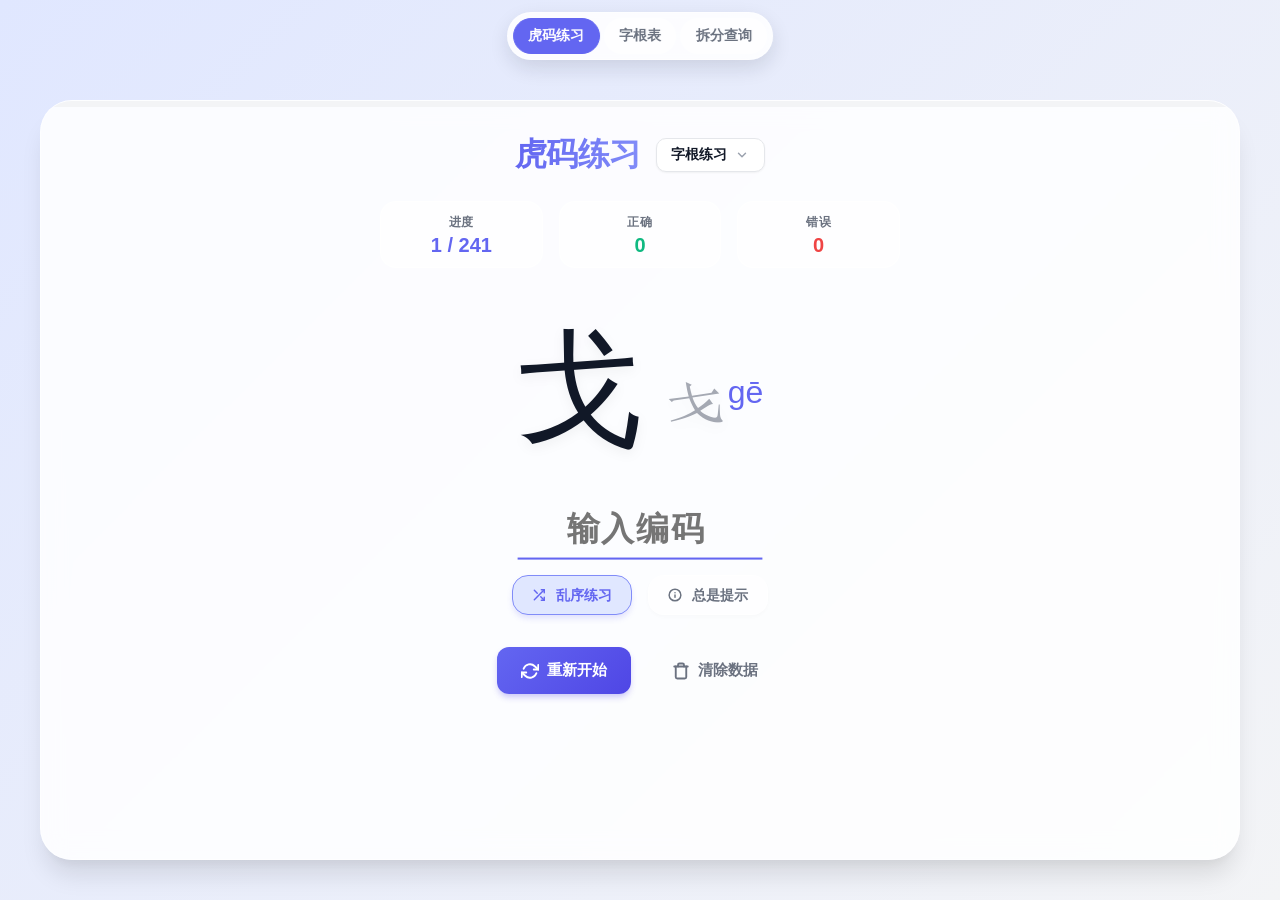
==== index.html @ bc72f34e "style(toast): 提示与缓存进度嵌入 site-nav 内部并统一玻璃胶囊过渡动画" ====
<!doctype html>
<html lang="zh-CN">

<head>
  <meta charset="UTF-8" />
  <meta name="viewport" content="width=device-width,initial-scale=1,minimum-scale=1,maximum-scale=1,user-scalable=no,viewport-fit=cover" />
  <link rel="icon" type="image/svg+xml" href="favicon.svg" />
  <title>虎码练习</title>
  <link rel="stylesheet" href="base.css" />
  <style>
    body {
      display: flex;
      justify-content: center;
    }

    .container {
      text-align: center;
      position: relative;
      display: flex;
      flex-direction: column;
      align-items: center;
      transition: transform 0.3s ease;
    }

    .container:hover {
      transform: translateY(-2px);
      box-shadow: 0 25px 30px -5px rgba(0, 0, 0, 0.12);
    }

    .content {
      max-width: 520px;
      margin: 0 auto;
    }

    header {
      width: 100%;
      margin-bottom: 2.5rem;
      display: flex;
      flex-direction: column;
      gap: 1.5rem;
      align-items: center;
    }

    h1 {
      font-size: 2rem;
      font-weight: 800;
      letter-spacing: -0.025em;
    }

    .title-row {
      display: flex;
      align-items: center;
      justify-content: center;
      gap: 1rem;
      width: 100%;
      flex-wrap: wrap;
    }

    .site-nav a {
      background: rgba(255, 255, 255, 0.6);
    }

    .site-nav a.active {
      border-color: var(--primary-color);
    }

    /* 自定义下拉选择（练习模式） */
    .mode-select {
      position: relative;
    }

    .mode-select-trigger {
      display: flex;
      align-items: center;
      gap: 0.5rem;
      font-family: inherit;
      font-size: 0.85rem;
      font-weight: 600;
      color: var(--text-main);
      background-color: #fff;
      border: 1px solid #e5e7eb;
      border-radius: 10px;
      padding: 0.45rem 0.9rem;
      cursor: pointer;
      box-shadow: 0 1px 2px rgba(0, 0, 0, 0.05);
      transition:
        border-color 0.2s ease,
        box-shadow 0.2s ease;
    }

    .mode-select-trigger:hover {
      border-color: #d1d5db;
    }

    .mode-select-trigger.open,
    .mode-select-trigger:focus-visible {
      outline: none;
      border-color: var(--primary-color);
      box-shadow: 0 0 0 3px rgba(99, 102, 241, 0.15);
    }

    .mode-select-arrow {
      width: 14px;
      height: 14px;
      stroke: #9ca3af;
      transition: transform 0.2s ease;
    }

    .mode-select-trigger.open .mode-select-arrow {
      transform: rotate(180deg);
    }

    .mode-select-menu {
      position: absolute;
      top: calc(100% + 6px);
      left: 50%;
      transform: translateX(-50%);
      min-width: 100%;
      white-space: nowrap;
      background: #fff;
      border: 1px solid #e5e7eb;
      border-radius: 12px;
      box-shadow:
        0 10px 25px -5px rgba(0, 0, 0, 0.1),
        0 4px 10px -4px rgba(0, 0, 0, 0.05);
      padding: 0.35rem;
      display: flex;
      flex-direction: column;
      z-index: 30;
    }

    .mode-select-menu[hidden] {
      display: none;
    }

    .mode-select-option {
      display: flex;
      align-items: center;
      gap: 0.6rem;
      font-family: inherit;
      font-size: 0.85rem;
      font-weight: 600;
      color: var(--text-main);
      background: transparent;
      border: none;
      border-radius: 8px;
      padding: 0.5rem 0.9rem;
      cursor: pointer;
      text-align: left;
    }

    .mode-select-option:hover {
      background: #f3f4f6;
    }

    .mode-select-option.selected {
      color: var(--primary-color);
      background: #eef2ff;
    }

    .mode-select-option-icon {
      width: 14px;
      height: 14px;
      stroke: #9ca3af;
      flex-shrink: 0;
    }

    .mode-select-option.selected .mode-select-option-icon {
      stroke: var(--primary-color);
    }

    .mode-select-option-label {
      flex: 1;
    }

    .mode-select-option-check {
      width: 14px;
      height: 14px;
      stroke: var(--primary-color);
      flex-shrink: 0;
      opacity: 0;
      transition: opacity 0.15s ease;
    }

    .mode-select-option.selected .mode-select-option-check {
      opacity: 1;
    }

    .stats-grid {
      display: grid;
      grid-template-columns: repeat(3, 1fr);
      gap: 1rem;
      width: 100%;
    }

    .stat-card {
      background: rgba(255, 255, 255, 0.6);
      padding: 0.75rem;
      border-radius: 16px;
      border: 1px solid rgba(255, 255, 255, 0.6);
      display: flex;
      flex-direction: column;
      align-items: center;
      gap: 0.25rem;
      transition: all 0.2s ease;
    }

    .stat-card:hover {
      background: rgba(255, 255, 255, 0.8);
      transform: translateY(-2px);
    }

    .stat-label {
      font-size: 0.75rem;
      color: var(--text-sub);
      font-weight: 600;
      text-transform: uppercase;
      letter-spacing: 0.05em;
    }

    .stat-value {
      font-size: 1.25rem;
      font-weight: 800;
      color: var(--text-main);
      font-feature-settings: "tnum";
      line-height: 1;
    }

    .stat-card.progress .stat-value {
      color: var(--primary-color);
    }

    .stat-card.correct .stat-value {
      color: var(--success-color);
    }

    .stat-card.error .stat-value {
      color: var(--error-color);
    }

    .root-display-container {
      margin: 1rem 0 2rem;
      height: 160px;
      display: flex;
      align-items: center;
      justify-content: center;
      position: relative;
    }

    .root-display {
      font-family: var(--font-root);
      font-size: 8rem;
      color: var(--text-main);
      line-height: 1;
      transition: transform 0.2s cubic-bezier(0.34, 1.56, 0.64, 1);
      cursor: default;
      user-select: none;
      filter: drop-shadow(0 4px 6px rgba(0, 0, 0, 0.05));
      display: flex;
      align-items: baseline;
      justify-content: center;
    }

    .root-display.animate-pop {
      animation: pop 0.4s cubic-bezier(0.34, 1.56, 0.64, 1);
    }

    .root-main {
      font-size: 8rem;
    }

    .root-variant {
      font-size: 4rem;
      color: var(--text-sub);
      margin-left: 1.2rem;
      font-weight: 400;
      opacity: 0.6;
    }

    .root-pinyin {
      font-size: 2rem;
      color: var(--primary-color);
      margin-top: 0.8rem;
      font-weight: 500;
      font-family: "Inter", sans-serif;
      min-height: 2.5rem;
      /* Keep space even if empty */
    }

    .input-wrapper {
      position: relative;
      width: 100%;
      max-width: 240px;
      margin: 0 auto 1rem;
    }

    input[type="text"] {
      width: 100%;
      font-size: 2rem;
      padding: 0.6rem 0;
      text-align: center;
      /* 默认居中，但在有提示时需要特别处理，这里我们统一改为左对齐配合 padding */
      text-align: left;
      padding-left: 20%;
      /* 通过 padding 来实现视觉居中 */
      border: none;
      border-bottom: 2px solid #e5e7eb;
      outline: none;
      background: transparent;
      color: var(--text-main);
      font-weight: 600;
      letter-spacing: 2px;
      transition: all 0.3s ease;
      text-transform: lowercase;
      border-radius: 0;
      font-family: "Monaco", "Consolas", var(--font-cjk), monospace;
      box-sizing: border-box;
      /* 确保 padding 计入宽度 */
    }

    input[type="text"]:focus {
      border-bottom-color: var(--primary-color);
      transform: scale(1.02);
    }

    input[type="text"].error {
      border-bottom-color: var(--error-color);
      color: var(--error-color);
      animation: shake 0.4s cubic-bezier(0.36, 0.07, 0.19, 0.97) both;
    }

    input[type="text"].success {
      border-bottom-color: var(--success-color);
    }

    input[type="text"].hide-placeholder::placeholder {
      color: transparent;
    }

    input[type="text"].transparent-text {
      color: transparent;
    }

    .input-hint {
      position: absolute;
      left: 0;
      top: 50%;
      width: 100%;
      text-align: left;
      padding-left: 20%;
      /* 与输入框保持一致的 padding */
      transform: translateY(-50%);
      color: var(--text-sub);
      font-weight: 600;
      font-size: 2rem;
      pointer-events: none;
      opacity: 0;
      transition: opacity 0.3s ease;
      font-family: "Monaco", "Consolas", var(--font-cjk), monospace;
      letter-spacing: 2px;
      z-index: -1;
      box-sizing: border-box;
    }

    .input-hint.visible {
      opacity: 0.4;
    }

    .bottom-section {
      width: 100%;
      display: flex;
      flex-direction: column;
      gap: 1.5rem;
      align-items: center;
    }

    .controls {
      display: flex;
      gap: 1rem;
      width: 100%;
      justify-content: center;
    }

    /* Chip Style Settings */
    .settings-chips {
      display: flex;
      gap: 1rem;
      justify-content: center;
      flex-wrap: wrap;
      margin-bottom: 0.5rem;
    }

    .chip {
      display: inline-flex;
      align-items: center;
      gap: 0.6rem;
      padding: 0.6rem 1.2rem;
      border-radius: 16px;
      background: rgba(255, 255, 255, 0.4);
      border: 1px solid rgba(255, 255, 255, 0.5);
      color: var(--text-sub);
      font-size: 0.9rem;
      font-weight: 600;
      cursor: pointer;
      transition: all 0.2s cubic-bezier(0.4, 0, 0.2, 1);
      user-select: none;
      box-shadow: 0 2px 4px rgba(0, 0, 0, 0.02);
    }

    .chip:hover {
      background: rgba(255, 255, 255, 0.7);
      transform: translateY(-1px);
    }

    .chip.active {
      background: #e0e7ff;
      border-color: #818cf8;
      color: var(--primary-color);
      box-shadow: 0 4px 6px -1px rgba(99, 102, 241, 0.2);
    }

    .chip input {
      display: none;
    }

    .chip-icon {
      width: 14px;
      height: 14px;
      stroke-width: 2.5;
    }

    button {
      background-color: white;
      color: var(--text-main);
      border: 1px solid #e5e7eb;
      padding: 0.75rem 1.5rem;
      border-radius: 12px;
      cursor: pointer;
      font-size: 0.95rem;
      font-weight: 600;
      transition: all 0.2s ease;
      display: flex;
      align-items: center;
      gap: 0.5rem;
      box-shadow: 0 1px 2px 0 rgba(0, 0, 0, 0.05);
    }

    button:hover {
      transform: translateY(-1px);
      box-shadow:
        0 4px 6px -1px rgba(0, 0, 0, 0.1),
        0 2px 4px -1px rgba(0, 0, 0, 0.06);
      border-color: #d1d5db;
    }

    button:active {
      transform: translateY(0);
    }

    button.primary {
      background: linear-gradient(135deg,
          var(--primary-color) 0%,
          var(--primary-hover) 100%);
      color: white;
      border: none;
      box-shadow: 0 4px 6px -1px rgba(79, 70, 229, 0.3);
    }

    button.primary:hover {
      box-shadow: 0 6px 10px -1px rgba(79, 70, 229, 0.4);
    }

    button.danger-text {
      color: var(--text-sub);
      border-color: transparent;
      background: transparent;
      box-shadow: none;
    }

    button.danger-text:hover {
      color: var(--error-color);
      background: #fef2f2;
      border-color: #fee2e2;
    }

    /* Animations */
    @keyframes shake {

      10%,
      90% {
        transform: translate3d(-1px, 0, 0);
      }

      20%,
      80% {
        transform: translate3d(2px, 0, 0);
      }

      30%,
      50%,
      70% {
        transform: translate3d(-4px, 0, 0);
      }

      40%,
      60% {
        transform: translate3d(4px, 0, 0);
      }
    }

    @keyframes pop {
      0% {
        transform: scale(0.5);
        opacity: 0;
        filter: blur(10px);
      }

      70% {
        transform: scale(1.1);
      }

      100% {
        transform: scale(1);
        opacity: 1;
        filter: blur(0);
      }
    }

    /* Progress Bar */
    /* Loading State */
    .loading {
      position: absolute;
      inset: 0;
      background: rgba(255, 255, 255, 0.8);
      backdrop-filter: blur(4px);
      display: flex;
      justify-content: center;
      align-items: center;
      z-index: 20;
      font-weight: 600;
      color: var(--primary-color);
      flex-direction: column;
      gap: 1rem;
    }

    .spinner {
      width: 40px;
      height: 40px;
      border: 4px solid #e0e7ff;
      border-top-color: var(--primary-color);
      border-radius: 50%;
      animation: spin 1s linear infinite;
    }

    @keyframes spin {
      to {
        transform: rotate(360deg);
      }
    }

    .hidden {
      display: none !important;
    }

    /* 清除数据 Modal */
    .modal-overlay {
      position: fixed;
      inset: 0;
      background: rgba(17, 24, 39, 0.4);
      backdrop-filter: blur(4px);
      -webkit-backdrop-filter: blur(4px);
      display: flex;
      justify-content: center;
      align-items: center;
      z-index: 100;
      padding: 20px;
    }

    .modal {
      background: #fff;
      border-radius: 20px;
      box-shadow: 0 20px 40px -10px rgba(0, 0, 0, 0.25);
      padding: 1.75rem;
      width: 100%;
      max-width: 400px;
    }

    .modal h2 {
      margin: 0 0 0.25rem;
      font-size: 1.2rem;
      font-weight: 700;
    }

    .modal-desc {
      margin: 0 0 1.25rem;
      color: var(--text-sub);
      font-size: 0.9rem;
    }

    .clear-option {
      display: flex;
      flex-direction: column;
      gap: 0.2rem;
      padding: 0.75rem 1rem;
      border: 1px solid #e5e7eb;
      border-radius: 12px;
      margin-bottom: 0.6rem;
      cursor: pointer;
      transition:
        border-color 0.15s ease,
        background 0.15s ease;
    }

    .clear-option:hover {
      border-color: #d1d5db;
      background: #f9fafb;
    }

    .clear-option:has(input:checked) {
      border-color: var(--primary-color);
      background: #eef2ff;
    }

    .clear-option-head {
      display: flex;
      align-items: center;
      gap: 0.5rem;
      font-size: 0.95rem;
      font-weight: 600;
    }

    .clear-option-head input {
      accent-color: var(--primary-color);
      margin: 0;
      width: 15px;
      height: 15px;
    }

    .clear-option-desc {
      font-size: 0.8rem;
      color: var(--text-sub);
      padding-left: 1.55rem;
    }

    .modal-actions {
      display: flex;
      gap: 0.75rem;
      margin-top: 1.25rem;
    }

    .modal-actions button {
      flex: 1;
      justify-content: center;
    }

    button.danger {
      background: linear-gradient(135deg, #ef4444 0%, #dc2626 100%);
      color: #fff;
      border: none;
      box-shadow: 0 4px 6px -1px rgba(239, 68, 68, 0.3);
    }

    button.danger:hover {
      box-shadow: 0 6px 10px -1px rgba(239, 68, 68, 0.4);
    }

    /* Mobile Optimization */
    @media (max-width: 640px) {
      body {
        padding: 76px 10px 10px;
      }

      .container {
        padding: 2rem 1.5rem;
        border-radius: 24px;
      }

      header {
        margin-bottom: 1.5rem;
        gap: 1rem;
      }

      h1 {
        font-size: 1.5rem;
      }

      .site-nav a {
        padding: 0.45rem 0.65rem;
        font-size: 0.78rem;
      }

      .root-display-container {
        height: 140px;
        margin: 0.5rem 0 2rem;
      }

      .root-main {
        font-size: 6rem;
      }

      .root-variant {
        font-size: 3rem;
        margin-left: 0.8rem;
      }

      .root-pinyin {
        font-size: 1.5rem;
        margin-top: 0.5rem;
        min-height: 2rem;
      }

      .input-wrapper {
        max-width: 200px;
      }

      input[type="text"],
      .input-hint {
        font-size: 2rem;
        padding: 0.5rem 0;
        padding-left: 20%;
      }

      .stats-grid {
        gap: 0.5rem;
      }

      .stat-card {
        padding: 0.5rem;
      }

      .stat-value {
        font-size: 1rem;
      }

      .controls {
        flex-direction: column;
        width: 100%;
        gap: 0.8rem;
      }

      button {
        width: 100%;
        justify-content: center;
        padding: 0.8rem;
      }

      .modal-actions {
        flex-direction: row;
      }

      .modal-actions button {
        width: auto;
        padding: 0.75rem 1.5rem;
      }
    }
  </style>
</head>

<body>
  <nav class="site-nav" aria-label="主导航">
    <a class="active" href="index.html">虎码练习</a>
    <a href="table.html">字根表</a>
    <a href="split.html">拆分查询</a>
    <div id="toast" class="toast"></div>
    <div id="cache-indicator" class="cache-indicator">
      <span id="cache-indicator-text">正在缓存资源</span>
      <span class="bar"><span class="bar-fill" id="cache-indicator-bar"></span></span>
    </div>
  </nav>
  <div class="container">
    <div class="content">
      <div class="progress-container">
        <div class="progress-bar" id="progress-bar"></div>
      </div>

      <div id="loading-overlay" class="loading">
        <div class="spinner"></div>
        <div>正在加载数据...</div>
      </div>

      <header>
        <div class="title-row">
          <h1>虎码练习</h1>
          <div class="mode-select" id="mode-select">
            <button type="button" class="mode-select-trigger" id="mode-select-trigger" aria-haspopup="listbox"
              aria-expanded="false" title="选择练习模式">
              <span id="mode-select-label">字根练习</span>
              <svg class="mode-select-arrow" viewBox="0 0 24 24" fill="none" stroke-width="2.5" stroke-linecap="round"
                stroke-linejoin="round">
                <polyline points="6 9 12 15 18 9"></polyline>
              </svg>
            </button>
            <div class="mode-select-menu" id="mode-select-menu" role="listbox" hidden>
              <button type="button" class="mode-select-option selected" data-mode="radical" role="option"
                aria-selected="true">
                <svg class="mode-select-option-icon" viewBox="0 0 24 24" fill="none" stroke-width="2.5"
                  stroke-linecap="round" stroke-linejoin="round">
                  <rect x="3" y="3" width="7" height="7"></rect>
                  <rect x="14" y="3" width="7" height="7"></rect>
                  <rect x="14" y="14" width="7" height="7"></rect>
                  <rect x="3" y="14" width="7" height="7"></rect>
                </svg>
                <span class="mode-select-option-label">字根练习</span>
                <svg class="mode-select-option-check" viewBox="0 0 24 24" fill="none" stroke-width="3"
                  stroke-linecap="round" stroke-linejoin="round">
                  <polyline points="20 6 9 17 4 12"></polyline>
                </svg>
              </button>
              <button type="button" class="mode-select-option" data-mode="char" role="option" aria-selected="false">
                <svg class="mode-select-option-icon" viewBox="0 0 24 24" fill="none" stroke-width="2.5"
                  stroke-linecap="round" stroke-linejoin="round">
                  <polyline points="4 7 4 4 20 4 20 7"></polyline>
                  <line x1="9" y1="20" x2="15" y2="20"></line>
                  <line x1="12" y1="4" x2="12" y2="20"></line>
                </svg>
                <span class="mode-select-option-label">单字练习</span>
                <svg class="mode-select-option-check" viewBox="0 0 24 24" fill="none" stroke-width="3"
                  stroke-linecap="round" stroke-linejoin="round">
                  <polyline points="20 6 9 17 4 12"></polyline>
                </svg>
              </button>
            </div>
          </div>
        </div>
        <div class="stats-grid">
          <div class="stat-card progress">
            <span class="stat-label">进度</span>
            <span class="stat-value" id="progress-text">0 / 0</span>
          </div>
          <div class="stat-card correct">
            <span class="stat-label">正确</span>
            <span class="stat-value" id="correct-count">0</span>
          </div>
          <div class="stat-card error">
            <span class="stat-label">错误</span>
            <span class="stat-value" id="wrong-count">0</span>
          </div>
        </div>
      </header>

      <div class="root-display-container">
        <div id="root-char" class="root-display"></div>
        <div id="root-pinyin" class="root-pinyin"></div>
      </div>

      <div class="input-wrapper">
        <input type="text" id="user-input" placeholder="输入编码" autocomplete="off" spellcheck="false" />
        <span id="input-hint" class="input-hint"></span>
      </div>

      <div class="bottom-section">
        <div class="settings-chips">
          <label class="chip" id="chip-random">
            <input type="checkbox" id="random-mode" checked onchange="
                restart();
                updateChipState(this);
              " />
            <svg width="14" height="14" viewBox="0 0 24 24" fill="none" stroke="currentColor" stroke-width="2.5"
              stroke-linecap="round" stroke-linejoin="round" class="chip-icon">
              <polyline points="16 3 21 3 21 8"></polyline>
              <line x1="4" y1="20" x2="21" y2="3"></line>
              <polyline points="21 16 21 21 16 21"></polyline>
              <line x1="15" y1="15" x2="21" y2="21"></line>
              <line x1="4" y1="4" x2="9" y2="9"></line>
            </svg>
            <span>乱序练习</span>
          </label>
          <label class="chip" id="chip-auto-hint">
            <input type="checkbox" id="auto-hint" onchange="
                toggleAutoHint();
                updateChipState(this);
              " />
            <svg width="14" height="14" viewBox="0 0 24 24" fill="none" stroke="currentColor" stroke-width="2.5"
              stroke-linecap="round" stroke-linejoin="round" class="chip-icon">
              <circle cx="12" cy="12" r="10"></circle>
              <line x1="12" y1="16" x2="12" y2="12"></line>
              <line x1="12" y1="8" x2="12.01" y2="8"></line>
            </svg>
            <span>总是提示</span>
          </label>
        </div>

        <div class="controls">
          <button class="primary" onclick="restart(true)">
            <svg width="18" height="18" viewBox="0 0 24 24" fill="none" stroke="currentColor" stroke-width="2.5"
              stroke-linecap="round" stroke-linejoin="round">
              <path d="M23 4v6h-6"></path>
              <path d="M1 20v-6h6"></path>
              <path d="M3.51 9a9 9 0 0 1 14.85-3.36L23 10M1 14l4.64 4.36A9 9 0 0 0 20.49 15"></path>
            </svg>
            重新开始
          </button>
          <button class="danger-text" onclick="openClearModal()" title="清除进度或设置">
            <svg width="18" height="18" viewBox="0 0 24 24" fill="none" stroke="currentColor" stroke-width="2.5"
              stroke-linecap="round" stroke-linejoin="round">
              <polyline points="3 6 5 6 21 6"></polyline>
              <path d="M19 6v14a2 2 0 0 1-2 2H7a2 2 0 0 1-2-2V6m3 0V4a2 2 0 0 1 2-2h4a2 2 0 0 1 2 2v2"></path>
            </svg>
            清除数据
          </button>
        </div>
      </div>
    </div>
  </div>

  <!-- 清除数据 Modal -->
  <div id="clear-modal" class="modal-overlay hidden">
    <div class="modal">
      <h2>清除数据</h2>
      <p class="modal-desc">选择要清除的内容：</p>
      <label class="clear-option">
        <span class="clear-option-head">
          <input type="radio" name="clear-scope" value="current" checked />
          <span id="clear-current-title">当前模式进度</span>
        </span>
        <span class="clear-option-desc">只清除当前练习模式的进度和错题记录</span>
      </label>
      <label class="clear-option">
        <span class="clear-option-head">
          <input type="radio" name="clear-scope" value="all-sessions" />
          <span>所有模式进度</span>
        </span>
        <span class="clear-option-desc">清除字根练习和单字练习的进度，保留设置</span>
      </label>
      <label class="clear-option">
        <span class="clear-option-head">
          <input type="radio" name="clear-scope" value="everything" />
          <span>全部数据</span>
        </span>
        <span class="clear-option-desc">清除所有进度和设置，恢复初始状态</span>
      </label>
      <div class="modal-actions">
        <button type="button" id="clear-cancel">取消</button>
        <button type="button" id="clear-confirm" class="danger">
          确认清除
        </button>
      </div>
    </div>
  </div>

  <script>
    // IndexedDB Service
    const dbService = {
      dbName: "ZhmnPracticeDB",
      dbVersion: 1,
      storeName: "app_data",
      db: null,

      async init() {
        return new Promise((resolve, reject) => {
          const request = indexedDB.open(this.dbName, this.dbVersion);

          request.onerror = (event) => {
            console.error("Database error: " + event.target.errorCode);
            reject(event.target.errorCode);
          };

          request.onsuccess = (event) => {
            this.db = event.target.result;
            resolve(this.db);
          };

          request.onupgradeneeded = (event) => {
            const db = event.target.result;
            if (!db.objectStoreNames.contains(this.storeName)) {
              db.createObjectStore(this.storeName);
            }
          };
        });
      },

      async save(key, value) {
        if (!this.db) await this.init();
        return new Promise((resolve, reject) => {
          const transaction = this.db.transaction(
            [this.storeName],
            "readwrite",
          );
          const store = transaction.objectStore(this.storeName);
          const request = store.put(value, key);

          request.onsuccess = () => resolve();
          request.onerror = (e) => reject(e);
        });
      },

      async get(key) {
        if (!this.db) await this.init();
        return new Promise((resolve, reject) => {
          const transaction = this.db.transaction(
            [this.storeName],
            "readonly",
          );
          const store = transaction.objectStore(this.storeName);
          const request = store.get(key);

          request.onsuccess = () => resolve(request.result);
          request.onerror = (e) => reject(e);
        });
      },

      async clear() {
        if (!this.db) await this.init();
        return new Promise((resolve, reject) => {
          const transaction = this.db.transaction(
            [this.storeName],
            "readwrite",
          );
          const store = transaction.objectStore(this.storeName);
          const request = store.clear();
          request.onsuccess = () => resolve();
          request.onerror = (e) => reject(e);
        });
      },
    };

    // 练习模式对应的数据文件
    const DATA_FILES = {
      radical: "data/虎码字根.txt",
      char: "data/单字编码.txt",
    };

    let roots = [];
    let currentRoot = null;
    let currentMode = "radical";
    let stats = {correct: 0, wrong: 0};
    let showHint = false;
    let autoHint = false;
    let practiceQueue = [];
    let wrongRoots = []; // Store wrong roots for review
    let totalRoots = 0;
    let hasErroredOnCurrent = false;
    let tempHint = false;

    const rootDisplay = document.getElementById("root-char");
    const rootPinyinDisplay = document.getElementById("root-pinyin");
    const inputField = document.getElementById("user-input");
    const hintDisplay = document.getElementById("hint-display");
    const correctCountEl = document.getElementById("correct-count");
    const wrongCountEl = document.getElementById("wrong-count");
    const progressBar = document.getElementById("progress-bar");
    const progressTextEl = document.getElementById("progress-text");
    const loadingOverlay = document.getElementById("loading-overlay");
    const randomModeCheckbox = document.getElementById("random-mode");
    const autoHintCheckbox = document.getElementById("auto-hint");
    const modeSelectEl = document.getElementById("mode-select");
    const modeSelectTrigger = document.getElementById("mode-select-trigger");
    const modeSelectLabel = document.getElementById("mode-select-label");
    const modeSelectMenu = document.getElementById("mode-select-menu");
    const modeOptions = [
      ...document.querySelectorAll(".mode-select-option"),
    ];

    // ---- 自定义下拉（练习模式）----
    const MODE_LABELS = {radical: "字根练习", char: "单字练习"};

    function setModeSelectUI(mode) {
      modeSelectLabel.textContent = MODE_LABELS[mode] || mode;
      modeOptions.forEach((opt) => {
        const selected = opt.dataset.mode === mode;
        opt.classList.toggle("selected", selected);
        opt.setAttribute("aria-selected", String(selected));
      });
    }

    function closeModeMenu() {
      modeSelectMenu.hidden = true;
      modeSelectTrigger.classList.remove("open");
      modeSelectTrigger.setAttribute("aria-expanded", "false");
    }

    function toggleModeMenu() {
      const open = modeSelectMenu.hidden;
      modeSelectMenu.hidden = !open;
      modeSelectTrigger.classList.toggle("open", open);
      modeSelectTrigger.setAttribute("aria-expanded", String(open));
    }
    const toastEl = document.getElementById("toast");
    let toastTimeout;

    function showToast(message, duration = 3000) {
      toastEl.textContent = message;
      toastEl.classList.add("visible");
      clearTimeout(toastTimeout);
      toastTimeout = setTimeout(() => {
        toastEl.classList.remove("visible");
      }, duration);
    }

    function updateRootDisplayContent(root) {
      if (!root || !root.char) return;

      // Use Array.from to correctly handle unicode characters
      const chars = Array.from(root.char);
      const main = chars[0];
      const variants = chars.slice(1).join("");

      rootDisplay.innerHTML = "";

      const mainSpan = document.createElement("span");
      mainSpan.className = "root-main";
      mainSpan.textContent = main;
      rootDisplay.appendChild(mainSpan);

      if (variants && variants.trim()) {
        const variantSpan = document.createElement("span");
        variantSpan.className = "root-variant";
        variantSpan.textContent = variants;
        rootDisplay.appendChild(variantSpan);
      }

      rootPinyinDisplay.textContent = root.pinyin || "";
    }

    async function initApp() {
      try {
        await dbService.init();

        // 迁移旧版单 session 存储（旧 session 带 mode 字段）
        const legacySession = await dbService.get("session");
        if (legacySession) {
          const legacyMode = legacySession.mode || "radical";
          if (!(await dbService.get(`session:${legacyMode}`))) {
            await dbService.save(`session:${legacyMode}`, legacySession);
          }
          await dbService.save("session", null);
        }

        // 加载设置：全局只存当前模式，乱序/提示按模式分存
        const settings = await dbService.get("settings");
        if (settings) {
          currentMode = settings.mode || "radical";
          // 旧版设置迁移（旧 settings 直接带 randomMode/autoHint）
          if (settings.randomMode !== undefined) {
            await dbService.save(`settings:${currentMode}`, {
              randomMode: settings.randomMode,
              autoHint: settings.autoHint,
            });
          }
        }
        await applyModeSettings(currentMode);
        setModeSelectUI(currentMode);
        updateChipState(randomModeCheckbox);
        updateChipState(autoHintCheckbox);

        // 加载数据
        await loadData(currentMode);

        // 尝试恢复当前模式的进度
        const session = await dbService.get(`session:${currentMode}`);
        if (
          session &&
          session.practiceQueue &&
          session.practiceQueue.length > 0
        ) {
          console.log("Restoring session...");
          restoreSession(session);
          loadingOverlay.classList.add("hidden");
        } else {
          loadingOverlay.classList.add("hidden");
          restart(false); // 不强制重置，只是开始
        }
      } catch (error) {
        loadingOverlay.textContent = "初始化失败";
        console.error(error);
      }
    }

    // 应用某模式的乱序/提示设置到界面（无存档时用默认值：乱序开、提示关）
    async function applyModeSettings(mode) {
      const modeSettings = await dbService.get(`settings:${mode}`);
      randomModeCheckbox.checked = modeSettings
        ? !!modeSettings.randomMode
        : true;
      autoHintCheckbox.checked = modeSettings
        ? !!modeSettings.autoHint
        : false;
      autoHint = autoHintCheckbox.checked;
      showHint = autoHint;
      updateChipState(randomModeCheckbox);
      updateChipState(autoHintCheckbox);
      updateHintUI();
    }

    // 恢复某个模式的练习进度（含统计、队列、当前字）
    function restoreSession(session) {
      stats = session.stats || {correct: 0, wrong: 0};
      practiceQueue = session.practiceQueue;
      currentRoot = session.currentRoot;
      wrongRoots = session.wrongRoots || [];
      if (session.totalRoots) {
        totalRoots = session.totalRoots;
      }

      updateStats();

      if (currentRoot) {
        updateRootDisplayContent(currentRoot);
        rootDisplay.classList.remove("animate-pop"); // 恢复时不播放动画
        updateHint();
        updateProgress();
      } else {
        nextRoot(); // 如果只有队列没有当前字，取下一个
      }
    }

    // 优先加载 .gz，用 DecompressionStream 解压；失败或浏览器不支持时回退原文件
    async function fetchText(url) {
      const gzUrl = url + ".gz";
      const gzRes = await fetch(gzUrl);
      if (gzRes.ok && "DecompressionStream" in window) {
        const stream = gzRes.body.pipeThrough(new DecompressionStream("gzip"));
        return await new Response(stream).text();
      }
      const plain = await fetch(url);
      if (!plain.ok) throw new Error("Network response was not ok");
      return plain.text();
    }

    async function loadData(mode) {
      const text = await fetchText(DATA_FILES[mode]);
      parseData(text);
    }

    function parseData(text) {
      const lines = text.split("\n");
      const newRoots = [];

      lines.forEach((line) => {
        const parts = line.trim().split(/\s+/);
        if (parts.length >= 2) {
          let code, char, pinyin;
          const lastPart = parts[parts.length - 1];

          if (lastPart.startsWith("[") && lastPart.endsWith("]")) {
            pinyin = lastPart.slice(1, -1);
            code = parts[parts.length - 2];
            char = parts.slice(0, -2).join(" ");
          } else {
            code = lastPart;
            char = parts.slice(0, -1).join(" ");
          }

          if (char && code) {
            newRoots.push({char, code, pinyin});
          }
        }
      });

      roots = newRoots;
      totalRoots = roots.length;
      console.log(`Loaded ${totalRoots} roots.`);
    }

    function shuffle(array) {
      for (let i = array.length - 1; i > 0; i--) {
        const j = Math.floor(Math.random() * (i + 1));
        [array[i], array[j]] = [array[j], array[i]];
      }
      return array;
    }

    function updateChipState(input) {
      const label = input.parentElement;
      if (input.checked) {
        label.classList.add("active");
      } else {
        label.classList.remove("active");
      }
    }

    // 切换练习模式（字根/单字），两个模式各自保留进度
    async function switchMode(mode) {
      if (mode === currentMode) return;

      loadingOverlay.classList.remove("hidden");
      try {
        // 先保存当前模式的进度与设置
        saveSession();
        saveSettings();
        await loadData(mode);
        currentMode = mode;
        // 应用目标模式的乱序/提示设置
        await applyModeSettings(currentMode);
        // 更新全局模式选择并保存目标模式设置
        saveSettings();
        loadingOverlay.classList.add("hidden");

        // 恢复目标模式的进度；无进度则从头开始
        const session = await dbService.get(`session:${currentMode}`);
        if (
          session &&
          session.practiceQueue &&
          session.practiceQueue.length > 0
        ) {
          console.log("Restoring session...");
          restoreSession(session);
        } else {
          restart(true);
        }
      } catch (error) {
        loadingOverlay.classList.add("hidden");
        showToast("数据加载失败");
        console.error(error);
        // 恢复 select 显示为当前模式
        setModeSelectUI(currentMode);
      }
    }

    // isUserAction: 是否是用户点击“重来”按钮触发的
    function restart(isUserAction = false) {
      // 如果是用户点击重来，或者初始化时没有存档，则重置所有状态
      if (isUserAction || practiceQueue.length === 0) {
        stats = {correct: 0, wrong: 0};
        updateStats();

        wrongRoots = []; // Reset wrong roots

        if (randomModeCheckbox.checked) {
          practiceQueue = shuffle([...roots]);
        } else {
          // Reverse so that pop() takes the first element (top of the list)
          practiceQueue = [...roots].reverse();
        }

        // 重置时也重置提示状态（除非自动提示开启）
        showHint = autoHint;
        updateHintUI();

        // Reset totalRoots to full list size
        totalRoots = roots.length;

        nextRoot();
        inputField.value = "";
        inputField.focus();
        resetInputState();
      }
    }

    function nextRoot() {
      if (practiceQueue.length === 0) {
        if (wrongRoots.length > 0) {
          showToast(`本轮结束，开始复习 ${wrongRoots.length} 个错误字根`);
          practiceQueue = shuffle([...wrongRoots]);

          // Reset progress for review
          totalRoots = practiceQueue.length;

          // Reset stats for review
          stats = {correct: 0, wrong: 0};
          updateStats();

          wrongRoots = []; // Reset for next round
          saveSession();
          // Fall through to pop the first item from the new queue
        } else {
          rootDisplay.textContent = "🎉";
          hintDisplay.textContent = "练习完成！";
          hintDisplay.classList.add("visible");
          inputField.disabled = true;
          progressBar.style.width = "100%";

          // 清除 session
          dbService.save(`session:${currentMode}`, null);
          return;
        }
      }

      currentRoot = practiceQueue.pop();
      hasErroredOnCurrent = false;
      tempHint = false;

      // Animation
      rootDisplay.classList.remove("animate-pop");
      void rootDisplay.offsetWidth; // trigger reflow

      updateRootDisplayContent(currentRoot);

      rootDisplay.classList.add("animate-pop");

      // Auto hint
      showHint = autoHint;
      tempHint = false;
      updateHint();
      updateProgress();

      // 保存进度
      saveSession();
    }

    function checkInput() {
      const input = inputField.value.trim().toLowerCase();
      if (!currentRoot) return;

      resetInputState();

      // 去掉编码末尾的可忽略后缀："_"（补码占位）与末尾数字（单字编码：全码4码，不足补 _，末尾数字可忽略）
      function stripOptionalSuffix(code) {
        return code.replace(/[_\d]+$/, "");
      }

      // 完全匹配（可省略结尾的 "_" 与末尾数字，如 `u_` 输入 `u`、`bks2` 输入 `bks`）
      const isExactMatch =
        input === currentRoot.code ||
        input === stripOptionalSuffix(currentRoot.code);

      if (isExactMatch) {
        if (!hasErroredOnCurrent) {
          stats.correct++;
        }
        inputField.classList.add("success");

        // 立即保存统计数据（虽然 nextRoot 也会保存，但为了准确性）
        // 也可以等到 nextRoot 再保存

        setTimeout(() => {
          inputField.value = "";
          inputField.classList.remove("success");
          nextRoot();
          updateStats();
        }, 150);
      } else {
        // 检查是否是前缀
        if (!currentRoot.code.startsWith(input)) {
          if (!hasErroredOnCurrent) {
            stats.wrong++;
            hasErroredOnCurrent = true;

            // Add to wrongRoots if not present
            const isRecorded = wrongRoots.some(
              (r) =>
                r.code === currentRoot.code && r.char === currentRoot.char,
            );
            if (!isRecorded) wrongRoots.push(currentRoot);

            updateStats();
            saveSession(); // 错误数改变也保存一下
          }
          inputField.classList.add("error");
          inputField.value = "";
          tempHint = true;
          updateHint();

          // 移除错误样式以便下次触发
          setTimeout(() => {
            inputField.classList.remove("error");
          }, 400);
        }
      }
    }

    function saveSession() {
      dbService.save(`session:${currentMode}`, {
        stats,
        practiceQueue,
        currentRoot,
        wrongRoots,
        totalRoots,
      });
    }

    function saveSettings() {
      dbService.save("settings", {mode: currentMode});
      dbService.save(`settings:${currentMode}`, {
        randomMode: randomModeCheckbox.checked,
        autoHint: autoHintCheckbox.checked,
      });
    }

    function resetInputState() {
      inputField.classList.remove("error");
      inputField.classList.remove("success");
    }

    function updateStats() {
      correctCountEl.textContent = stats.correct;
      wrongCountEl.textContent = stats.wrong;
    }

    function updateProgress() {
      // 注意：practiceQueue 是剩余的
      const current = totalRoots - practiceQueue.length;
      const progress = (current / totalRoots) * 100;
      progressBar.style.width = `${progress}%`;

      if (progressTextEl) {
        progressTextEl.textContent = `${current} / ${totalRoots}`;
      }
    }

    function showOneTimeHint() {
      showHint = true;
      updateHint();
      inputField.focus();
    }

    function toggleAutoHint() {
      autoHint = autoHintCheckbox.checked;
      showHint = autoHint;
      updateHint();
      inputField.focus();
      saveSettings();
    }

    // 监听 randomMode 变化，保存设置
    randomModeCheckbox.addEventListener("change", () => {
      saveSettings();
      restart(true); // 模式改变通常需要重来
    });

    function updateHintUI() {
      // 移除旧的 toggle 样式逻辑
    }

    function updateHint() {
      const hintDisplay = document.getElementById("input-hint");
      const userInput = document.getElementById("user-input");

      if ((showHint || tempHint) && currentRoot) {
        hintDisplay.textContent = currentRoot.code;
        hintDisplay.classList.add("visible");
        userInput.classList.add("hide-placeholder");
        // userInput.classList.add('transparent-text'); // Remove transparent text to allow user to see their input
      } else {
        hintDisplay.classList.remove("visible");
        userInput.classList.remove("hide-placeholder");
        userInput.classList.remove("transparent-text");
        // 延迟清空内容以配合淡出动画
        setTimeout(() => {
          if (!showHint && !tempHint) hintDisplay.textContent = "";
        }, 300);
      }
    }

    // ---- 清除数据 Modal ----
    const clearModal = document.getElementById("clear-modal");
    const clearCurrentTitle = document.getElementById("clear-current-title");
    const clearCancelBtn = document.getElementById("clear-cancel");
    const clearConfirmBtn = document.getElementById("clear-confirm");

    function openClearModal() {
      clearCurrentTitle.textContent = `当前模式进度（${MODE_LABELS[currentMode]}）`;
      const currentRadio = document.querySelector(
        'input[name="clear-scope"][value="current"]',
      );
      if (currentRadio) currentRadio.checked = true;
      clearModal.classList.remove("hidden");
      inputField.blur();
    }

    function closeClearModal() {
      clearModal.classList.add("hidden");
    }

    async function confirmClear() {
      const scope = document.querySelector(
        'input[name="clear-scope"]:checked',
      ).value;

      if (scope === "current") {
        // 只清当前模式进度，原地重开
        await dbService.save(`session:${currentMode}`, null);
        closeClearModal();
        restart(true);
        showToast("已清除当前模式进度");
      } else if (scope === "all-sessions") {
        // 清所有模式进度，保留设置
        await dbService.save("session:radical", null);
        await dbService.save("session:char", null);
        location.reload();
      } else {
        // 全部数据（进度 + 设置）
        await dbService.clear();
        location.reload();
      }
    }

    clearCancelBtn.addEventListener("click", closeClearModal);
    clearConfirmBtn.addEventListener("click", confirmClear);
    clearModal.addEventListener("click", (e) => {
      if (e.target === clearModal) closeClearModal();
    });

    inputField.addEventListener("input", checkInput);

    inputField.addEventListener("keydown", (e) => {
      if (e.key === " " && inputField.value === "") {
        e.preventDefault();
        showOneTimeHint();
      }
    });

    // 自定义下拉交互
    modeSelectTrigger.addEventListener("click", (e) => {
      e.stopPropagation();
      toggleModeMenu();
    });

    modeOptions.forEach((opt) => {
      opt.addEventListener("click", (e) => {
        e.stopPropagation();
        const mode = opt.dataset.mode;
        if (mode !== currentMode) {
          setModeSelectUI(mode); // 乐观更新，switchMode 失败时回滚
          switchMode(mode);
        }
        closeModeMenu();
      });
    });

    document.addEventListener("click", (e) => {
      if (!modeSelectEl.contains(e.target)) closeModeMenu();
    });

    document.addEventListener("keydown", (e) => {
      if (e.key === "Escape") closeModeMenu();
    });

    // Initialize
    initApp();

    // 注册 Service Worker 缓存字体与数据
    if ('serviceWorker' in navigator) {
      navigator.serviceWorker.register('sw.js').then(sendPrecacheWhenIdle);
      setupCacheProgress();
    }

    function setupCacheProgress() {
      const el = document.getElementById('cache-indicator');
      const textEl = document.getElementById('cache-indicator-text');
      const barEl = document.getElementById('cache-indicator-bar');
      let doneTimer;
      const hide = () => {
        el.classList.remove('visible');
        el.classList.remove('done');
      };
      navigator.serviceWorker.addEventListener('message', (e) => {
        const d = e.data;
        if (!d || d.type !== 'PRECACHE_PROGRESS') return;
        const pct = d.total ? Math.round((d.done / d.total) * 100) : 100;
        barEl.style.width = pct + '%';
        if (d.done >= d.total) {
          textEl.textContent = d.failed ? `缓存完成（${d.failed} 项跳过）` : '缓存完成';
          el.classList.add('done');
          clearTimeout(doneTimer);
          doneTimer = setTimeout(hide, 3000);
        } else {
          el.classList.remove('done');
          textEl.textContent = `正在缓存资源 ${d.done}/${d.total}`;
          el.classList.add('visible');
        }
      });
    }

    function sendPrecacheWhenIdle() {
      const send = () => {
        const controller = navigator.serviceWorker.controller;
        if (controller) {
          controller.postMessage({type: 'PRECACHE'});
        } else {
          navigator.serviceWorker.addEventListener('controllerchange', () => {
            const c = navigator.serviceWorker.controller;
            if (c) c.postMessage({type: 'PRECACHE'});
          }, {once: true});
        }
      };
      if ('requestIdleCallback' in window) {
        window.requestIdleCallback(send, {timeout: 20000});
      } else {
        setTimeout(send, 5000);
      }
    }
  </script>
</body>

</html>
---- base.css ----
@font-face {
  font-family: "TumanPUA";
  src: url("fonts/TumanPUA.ttf") format("truetype");
  font-display: swap;
}

@font-face {
  font-family: "PingFangMod";
  src: url("fonts/PingFang-Mod.otf") format("truetype");
  font-display: swap;
}

@font-face {
  font-family: "PF-Root";
  src: url("fonts/PingFang-Mod.otf") format("truetype");
  font-display: swap;
  unicode-range: U+2F71, U+79B8;
}

@font-face {
  font-family: "WubiPUA";
  src: url("fonts/WubiPUA.ttf") format("truetype");
  font-display: swap;
}

@font-face {
  font-family: "TH-Times";
  src: url("fonts/TH-Times.ttc") format("collection");
  font-display: swap;
}

@font-face {
  font-family: "TH-Tshyn-P0";
  src: url("fonts/TH-Tshyn-P0.ttf") format("truetype");
  font-display: swap;
}

@font-face {
  font-family: "TH-Tshyn-P1";
  src: url("fonts/TH-Tshyn-P1.ttf") format("truetype");
  font-display: swap;
}

@font-face {
  font-family: "TH-Tshyn-P2";
  src: url("fonts/TH-Tshyn-P2.ttf") format("truetype");
  font-display: swap;
}

@font-face {
  font-family: "TH-Tshyn-P16";
  src: url("fonts/TH-Tshyn-P16.ttf") format("truetype");
  font-display: swap;
}

:root {
  --primary-color: #6366f1;
  /* Indigo 500 */
  --primary-hover: #4f46e5;
  /* Indigo 600 */
  --bg-gradient-start: #e0e7ff;
  /* Indigo 100 */
  --bg-gradient-end: #f3f4f6;
  /* Gray 100 */
  --card-bg: rgba(255, 255, 255, 0.85);
  --text-main: #111827;
  /* Gray 900 */
  --text-sub: #6b7280;
  /* Gray 500 */
  --success-color: #10b981;
  /* Emerald 500 */
  --error-color: #ef4444;
  /* Red 500 */
  --border-radius: 24px;
  --shadow:
    0 20px 25px -5px rgba(0, 0, 0, 0.1),
    0 10px 10px -5px rgba(0, 0, 0, 0.04);
  --glass-border: 1px solid rgba(255, 255, 255, 0.5);
  --container-max-width: 1200px;
  --font-cjk: "PingFang SC", "PingFangMod", "TH-Times", "TH-Tshyn-P0", "TH-Tshyn-P1", "TH-Tshyn-P2", "TH-Tshyn-P16";
  --font-root: "TumanPUA", "PF-Root", "TH-Times", "TH-Tshyn-P0", "TH-Tshyn-P1", "TH-Tshyn-P2", "TH-Tshyn-P16", serif;
}

* {
  margin: 0;
  padding: 0;
  box-sizing: border-box;
}

body {
  font-family:
    "Inter",
    -apple-system,
    BlinkMacSystemFont,
    "Segoe UI",
    Roboto,
    "Helvetica Neue",
    Arial,
    var(--font-cjk),
    sans-serif;
  background: linear-gradient(135deg,
      var(--bg-gradient-start) 0%,
      var(--bg-gradient-end) 100%);
  color: var(--text-main);
  min-height: 100vh;
  margin: 0;
  padding: 100px 20px 40px;
  box-sizing: border-box;
}

.container {
  background: var(--card-bg);
  backdrop-filter: blur(12px);
  -webkit-backdrop-filter: blur(12px);
  padding: 2rem;
  border-radius: 32px;
  box-shadow: var(--shadow);
  border: var(--glass-border);
  width: 100%;
  max-width: var(--container-max-width);
  margin: 0 auto;
  position: relative;
  overflow: hidden;
}

.content {
  width: 100%;
}

.progress-container {
  position: absolute;
  top: 0;
  left: 0;
  width: 100%;
  height: 6px;
  background: #f3f4f6;
}

.progress-bar {
  height: 100%;
  background: linear-gradient(90deg, var(--primary-color), #818cf8);
  width: 0%;
  transition: width 0.5s cubic-bezier(0.4, 0, 0.2, 1);
}

.toast,
.cache-indicator {
  position: absolute;
  top: calc(100% + 10px);
  left: 50%;
  transform: translateX(-50%) translateY(-6px) scale(0.98);
  transform-origin: top center;
  display: flex;
  align-items: center;
  justify-content: center;
  gap: 8px;
  max-width: calc(100vw - 32px);
  padding: 8px 16px;
  border-radius: 999px;
  font-size: 0.85rem;
  font-weight: 500;
  white-space: nowrap;
  color: var(--text-main);
  background: rgba(255, 255, 255, 0.86);
  border: var(--glass-border);
  box-shadow: 0 8px 20px rgba(17, 24, 39, 0.12);
  backdrop-filter: blur(12px);
  -webkit-backdrop-filter: blur(12px);
  opacity: 0;
  pointer-events: none;
  transition:
    opacity 0.25s ease,
    transform 0.3s cubic-bezier(0.2, 0.9, 0.3, 1.1);
}

.toast.visible,
.cache-indicator.visible {
  opacity: 1;
  transform: translateX(-50%) translateY(0) scale(1);
}

.cache-indicator .bar {
  width: 90px;
  height: 6px;
  border-radius: 999px;
  background: rgba(99, 102, 241, 0.15);
  overflow: hidden;
}

.cache-indicator .bar-fill {
  height: 100%;
  width: 0%;
  border-radius: 999px;
  background: var(--primary-color);
  transition: width 0.3s ease;
}

.cache-indicator.done {
  color: #065f46;
  background: rgba(209, 250, 229, 0.94);
  border-color: rgba(16, 185, 129, 0.4);
}

h1 {
  margin: 0;
  text-align: center;
  background: linear-gradient(to right, var(--primary-color), #818cf8);
  -webkit-background-clip: text;
  -webkit-text-fill-color: transparent;
}

.site-nav {
  display: flex;
  gap: 0.25rem;
  position: fixed;
  top: 12px;
  left: 50%;
  z-index: 100;
  width: max-content;
  max-width: calc(100% - 24px);
  padding: 0.3rem;
  border: var(--glass-border);
  border-radius: 999px;
  background: rgba(255, 255, 255, 0.86);
  box-shadow: 0 8px 20px rgba(17, 24, 39, 0.12);
  backdrop-filter: blur(12px);
  -webkit-backdrop-filter: blur(12px);
  transform: translateX(-50%);
}

.site-nav a,
.site-nav .nav-link {
  display: flex;
  align-items: center;
  justify-content: center;
  padding: 0.5rem 0.9rem;
  border: 1px solid transparent;
  border-radius: 999px;
  color: var(--text-sub);
  font-size: 0.85rem;
  font-weight: 600;
  text-align: center;
  text-decoration: none;
  white-space: nowrap;
  transition: all 0.2s ease;
}

.site-nav a:hover,
.site-nav .nav-link:hover {
  color: var(--primary-color);
  background: #fff;
}

.site-nav a.active,
.site-nav .nav-link.active {
  color: #fff;
  background: var(--primary-color);
}
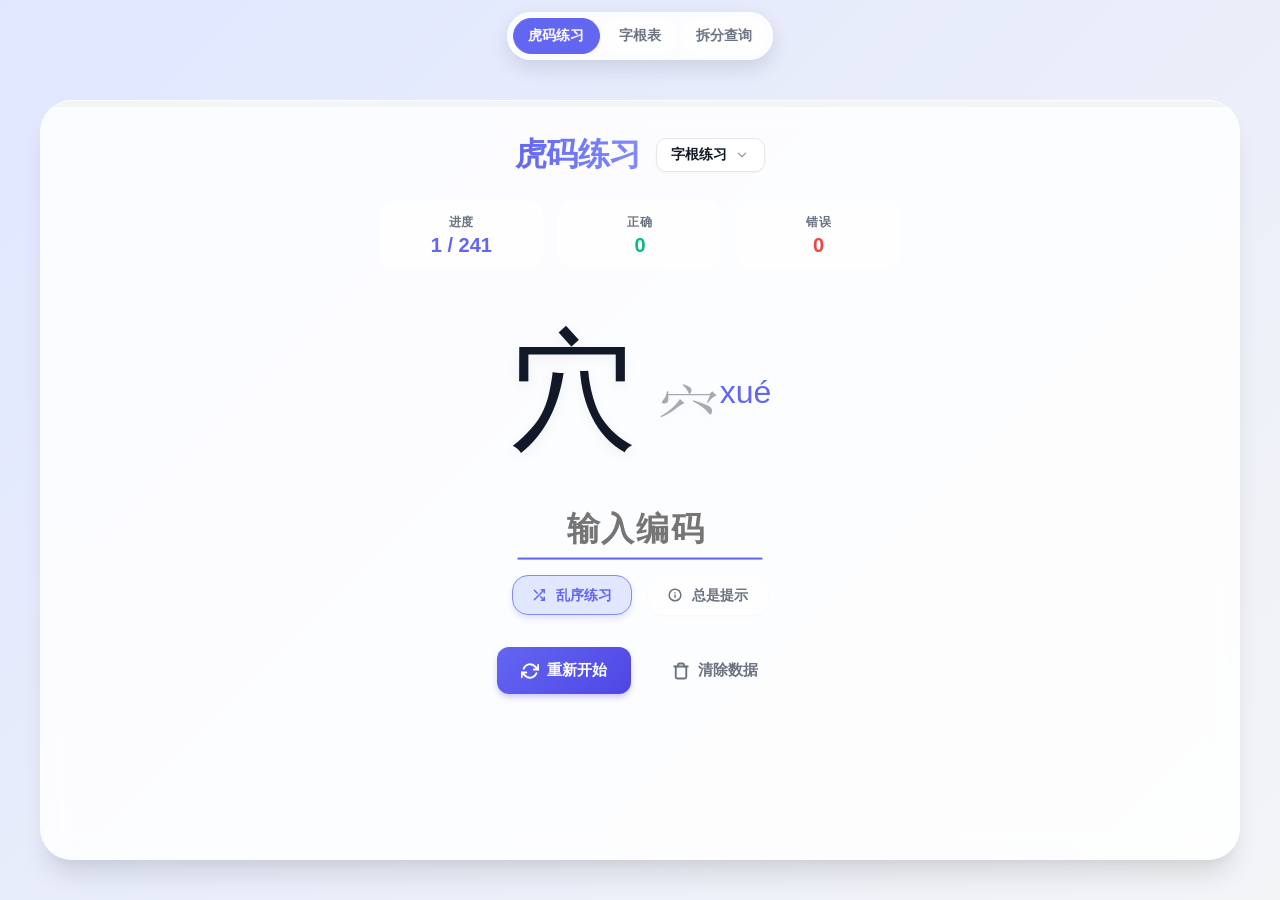
==== commit 175caa05: "feat(practice): 移动端键盘弹出时输入框平滑上移，页面不整体滚动" ====
--- a/index.html
+++ b/index.html
@@ -751,6 +751,11 @@
       .modal-actions button {
         width: auto;
         padding: 0.75rem 1.5rem;
+      }
+
+      /* 键盘弹出时只把输入框顶起（平滑过渡），页面不整体上移 */
+      .input-wrapper {
+        transition: transform 0.3s cubic-bezier(0.22, 1, 0.36, 1);
       }
     }
   </style>
@@ -1590,6 +1595,35 @@
       }
     });
 
+    // ---- 移动端键盘弹出时只顶起输入框（平滑过渡）----
+    const inputWrapper = inputField.parentElement;
+    let inputBottomInitial = 0;
+
+    function syncKeyboardPosition() {
+      if (document.activeElement !== inputField) return;
+      const vv = window.visualViewport;
+      if (!vv) return;
+      // iOS 下 innerHeight 不变、visualViewport 高度缩小 = 键盘占位；
+      // Android 缩后排版的浏览器则自动布局到键盘上方，无需位移
+      const keyboardOpen = vv.height < window.innerHeight - 1;
+      const translateY = keyboardOpen ? vv.height - inputBottomInitial : 0;
+      inputWrapper.style.transform = `translateY(${translateY}px)`;
+    }
+
+    inputField.addEventListener("focus", () => {
+      inputBottomInitial = inputWrapper.getBoundingClientRect().bottom;
+      syncKeyboardPosition();
+    });
+
+    inputField.addEventListener("blur", () => {
+      inputWrapper.style.transform = "translateY(0px)";
+    });
+
+    if ("visualViewport" in window) {
+      window.visualViewport.addEventListener("resize", syncKeyboardPosition);
+      window.visualViewport.addEventListener("scroll", syncKeyboardPosition);
+    }
+
     // 自定义下拉交互
     modeSelectTrigger.addEventListener("click", (e) => {
       e.stopPropagation();
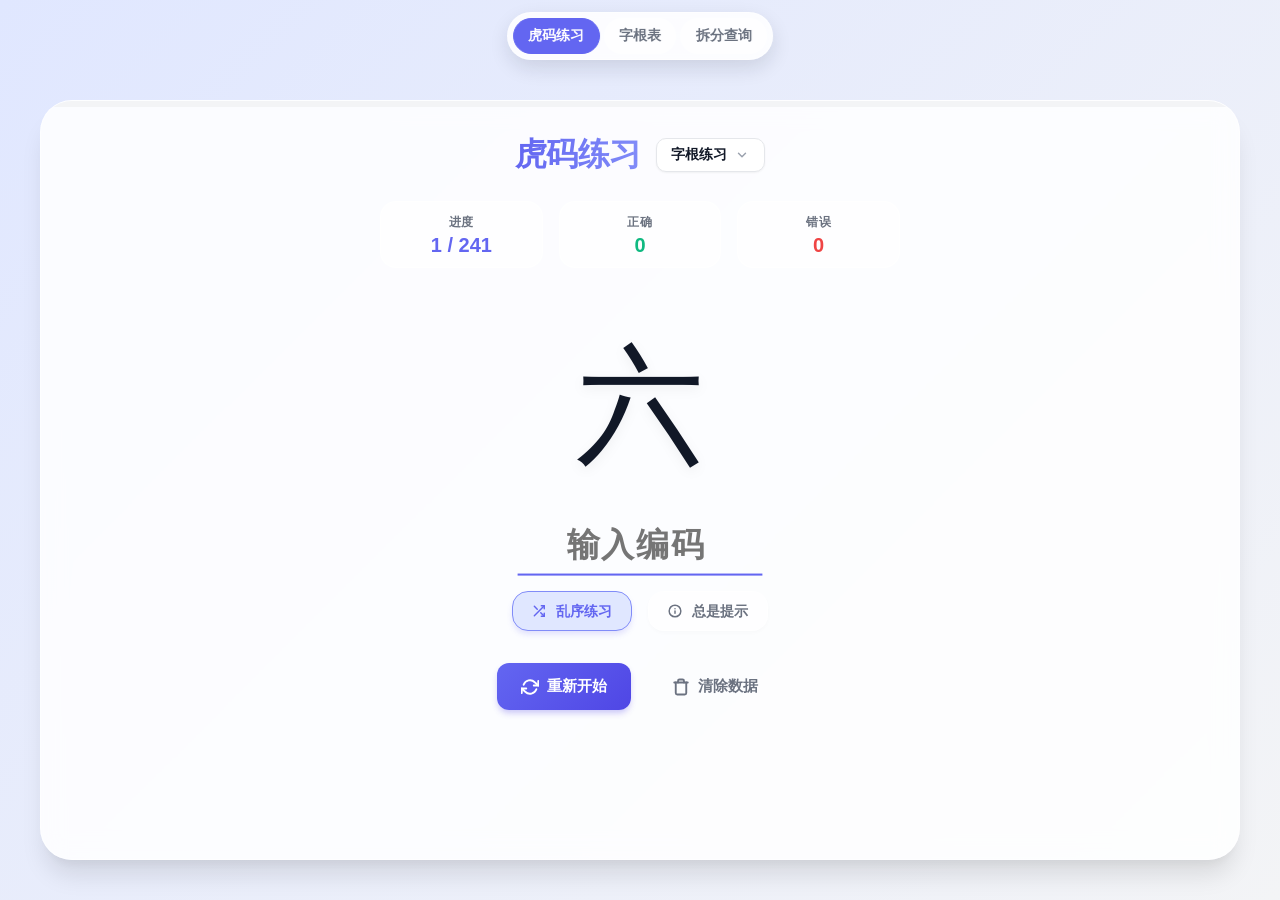
==== commit b1f5b20f: "feat(practice): 移动端键盘弹出时练习区整体浮于键盘上方并加白色模糊蒙层" ====
--- a/index.html
+++ b/index.html
@@ -236,6 +236,11 @@
 
     .stat-card.error .stat-value {
       color: var(--error-color);
+    }
+
+    .practice-stage {
+      display: flex;
+      flex-direction: column;
     }
 
     .root-display-container {
@@ -753,9 +758,44 @@
         padding: 0.75rem 1.5rem;
       }
 
-      /* 键盘弹出时只把输入框顶起（平滑过渡），页面不整体上移 */
-      .input-wrapper {
-        transition: transform 0.3s cubic-bezier(0.22, 1, 0.36, 1);
+      /* 键盘弹出时：蒙层 + 字符区与输入框固定浮于键盘上方，其余内容不动 */
+      .keyboard-mask {
+        position: fixed;
+        inset: 0;
+        z-index: 120;
+        background: rgba(255, 255, 255, 0.6);
+        -webkit-backdrop-filter: blur(8px);
+        backdrop-filter: blur(8px);
+        opacity: 0;
+        pointer-events: none;
+        transition: opacity 0.25s ease;
+      }
+
+      body.keyboard-open .keyboard-mask {
+        opacity: 1;
+        pointer-events: auto;
+      }
+
+      /* .container 的 backdrop-filter/transform 会让 fixed 子元素以容器为包含块，
+         导致悬浮组定位错乱，键盘弹出时先解除 */
+      body.keyboard-open .container {
+        backdrop-filter: none;
+        -webkit-backdrop-filter: none;
+        transform: none;
+      }
+
+      body.keyboard-open .practice-stage {
+        position: fixed;
+        left: var(--stage-left, 0px);
+        top: var(--stage-top, 0px);
+        width: var(--stage-width, auto);
+        margin: 0;
+        z-index: 130;
+        transition: top 0.25s cubic-bezier(0.22, 1, 0.36, 1);
+      }
+
+      body.keyboard-open .bottom-section {
+        margin-top: var(--stage-flow-space, 0px);
       }
     }
   </style>
@@ -843,14 +883,16 @@
         </div>
       </header>
 
-      <div class="root-display-container">
-        <div id="root-char" class="root-display"></div>
-        <div id="root-pinyin" class="root-pinyin"></div>
-      </div>
-
-      <div class="input-wrapper">
-        <input type="text" id="user-input" placeholder="输入编码" autocomplete="off" spellcheck="false" />
-        <span id="input-hint" class="input-hint"></span>
+      <div class="practice-stage">
+        <div class="root-display-container">
+          <div id="root-char" class="root-display"></div>
+          <div id="root-pinyin" class="root-pinyin"></div>
+        </div>
+
+        <div class="input-wrapper">
+          <input type="text" id="user-input" placeholder="输入编码" autocomplete="off" spellcheck="false" />
+          <span id="input-hint" class="input-hint"></span>
+        </div>
       </div>
 
       <div class="bottom-section">
@@ -907,6 +949,9 @@
       </div>
     </div>
   </div>
+
+  <!-- 键盘弹出时的模糊蒙层 -->
+  <div id="keyboard-mask" class="keyboard-mask"></div>
 
   <!-- 清除数据 Modal -->
   <div id="clear-modal" class="modal-overlay hidden">
@@ -1595,33 +1640,50 @@
       }
     });
 
-    // ---- 移动端键盘弹出时只顶起输入框（平滑过渡）----
-    const inputWrapper = inputField.parentElement;
-    let inputBottomInitial = 0;
-
-    function syncKeyboardPosition() {
-      if (document.activeElement !== inputField) return;
+    // ---- 移动端键盘弹出：蒙层 + 练习区（字符区/输入框）整体浮于键盘上方 ----
+    const practiceStage = document.querySelector(".practice-stage");
+    const docStyle = document.documentElement.style;
+    const isMobile = window.matchMedia("(max-width: 640px)").matches;
+    let stageTopInitial = 0;
+
+    function syncStage() {
       const vv = window.visualViewport;
       if (!vv) return;
-      // iOS 下 innerHeight 不变、visualViewport 高度缩小 = 键盘占位；
-      // Android 缩后排版的浏览器则自动布局到键盘上方，无需位移
       const keyboardOpen = vv.height < window.innerHeight - 1;
-      const translateY = keyboardOpen ? vv.height - inputBottomInitial : 0;
-      inputWrapper.style.transform = `translateY(${translateY}px)`;
+      const stageTop = keyboardOpen
+        ? vv.height - practiceStage.offsetHeight
+        : stageTopInitial;
+      docStyle.setProperty("--stage-top", stageTop + "px");
     }
 
     inputField.addEventListener("focus", () => {
-      inputBottomInitial = inputWrapper.getBoundingClientRect().bottom;
-      syncKeyboardPosition();
+      if (!isMobile || !("visualViewport" in window)) return;
+      const rect = practiceStage.getBoundingClientRect();
+      stageTopInitial = rect.top;
+      docStyle.setProperty("--stage-left", rect.left + "px");
+      docStyle.setProperty("--stage-width", rect.width + "px");
+      const flowSpace =
+        rect.height +
+        parseFloat(getComputedStyle(practiceStage).marginBottom);
+      docStyle.setProperty("--stage-flow-space", flowSpace + "px");
+      document.body.classList.add("keyboard-open");
+      requestAnimationFrame(syncStage);
     });
 
     inputField.addEventListener("blur", () => {
-      inputWrapper.style.transform = "translateY(0px)";
+      if (!isMobile) return;
+      document.body.classList.remove("keyboard-open");
     });
 
     if ("visualViewport" in window) {
-      window.visualViewport.addEventListener("resize", syncKeyboardPosition);
-      window.visualViewport.addEventListener("scroll", syncKeyboardPosition);
+      window.visualViewport.addEventListener("resize", () => {
+        if (
+          document.activeElement === inputField &&
+          document.body.classList.contains("keyboard-open")
+        ) {
+          syncStage();
+        }
+      });
     }
 
     // 自定义下拉交互
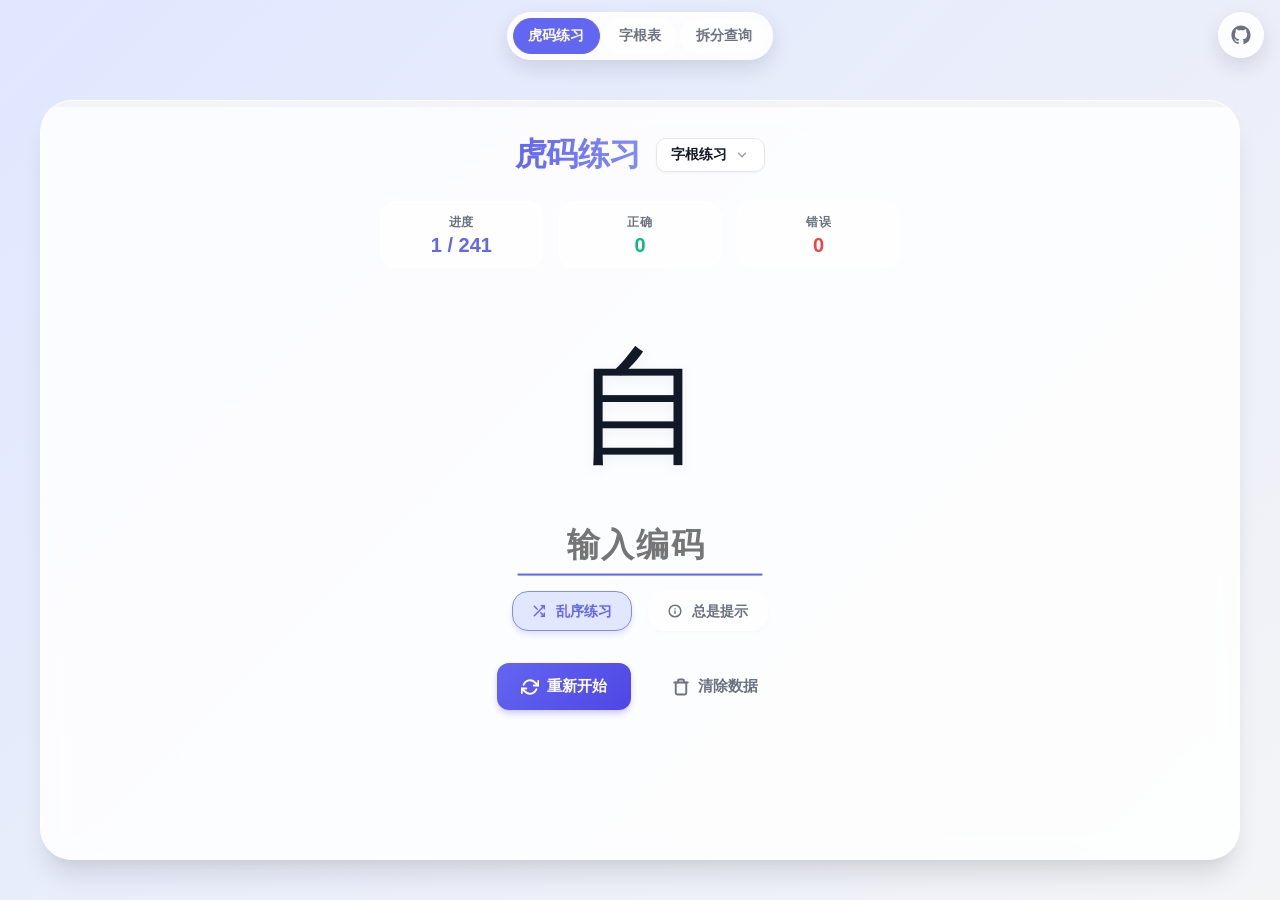
==== commit 0568c395: "feat(nav): 右上角添加 GitHub 仓库链接图标，样式与导航一致" ====
--- a/index.html
+++ b/index.html
@@ -812,6 +812,11 @@
       <span class="bar"><span class="bar-fill" id="cache-indicator-bar"></span></span>
     </div>
   </nav>
+  <a class="github-link" href="https://github.com/wallleap/tiger-code-practice" target="_blank" rel="noopener noreferrer" title="GitHub 仓库" aria-label="GitHub 仓库">
+    <svg viewBox="0 0 24 24" fill="currentColor" aria-hidden="true">
+      <path d="M12 .5C5.65.5.5 5.65.5 12c0 5.08 3.29 9.39 7.86 10.91.58.11.79-.25.79-.56 0-.27-.01-1.17-.02-2.12-3.2.7-3.87-1.36-3.87-1.36-.52-1.33-1.28-1.68-1.28-1.68-1.04-.71.08-.7.08-.7 1.15.08 1.76 1.19 1.76 1.19 1.03 1.76 2.7 1.25 3.36.96.1-.75.4-1.25.72-1.54-2.55-.29-5.23-1.28-5.23-5.69 0-1.26.45-2.28 1.19-3.09-.12-.29-.52-1.46.11-3.05 0 0 .97-.31 3.18 1.18a11.1 11.1 0 0 1 5.8 0c2.2-1.49 3.17-1.18 3.17-1.18.63 1.59.23 2.76.11 3.05.74.81 1.19 1.83 1.19 3.09 0 4.42-2.69 5.39-5.25 5.68.41.35.77 1.05.77 2.12 0 1.53-.01 2.76-.01 3.14 0 .31.2.67.8.56A11.51 11.51 0 0 0 23.5 12C23.5 5.65 18.35.5 12 .5z" />
+    </svg>
+  </a>
   <div class="container">
     <div class="content">
       <div class="progress-container">
--- a/base.css
+++ b/base.css
@@ -256,3 +256,48 @@
   color: #fff;
   background: var(--primary-color);
 }
+
+/* 右上角 GitHub 图标，样式与 site-nav 保持一致 */
+.github-link {
+  position: fixed;
+  top: 12px;
+  right: 16px;
+  z-index: 100;
+  display: flex;
+  align-items: center;
+  justify-content: center;
+  width: 46px;
+  height: 46px;
+  border: var(--glass-border);
+  border-radius: 999px;
+  background: rgba(255, 255, 255, 0.86);
+  box-shadow: 0 8px 20px rgba(17, 24, 39, 0.12);
+  backdrop-filter: blur(12px);
+  -webkit-backdrop-filter: blur(12px);
+  color: var(--text-sub);
+  transition: all 0.2s ease;
+}
+
+.github-link:hover {
+  color: var(--primary-color);
+  background: #fff;
+  transform: translateY(-1px);
+}
+
+.github-link svg {
+  width: 20px;
+  height: 20px;
+}
+
+@media (max-width: 640px) {
+  .github-link {
+    width: 40px;
+    height: 40px;
+    right: 10px;
+  }
+
+  .github-link svg {
+    width: 18px;
+    height: 18px;
+  }
+}
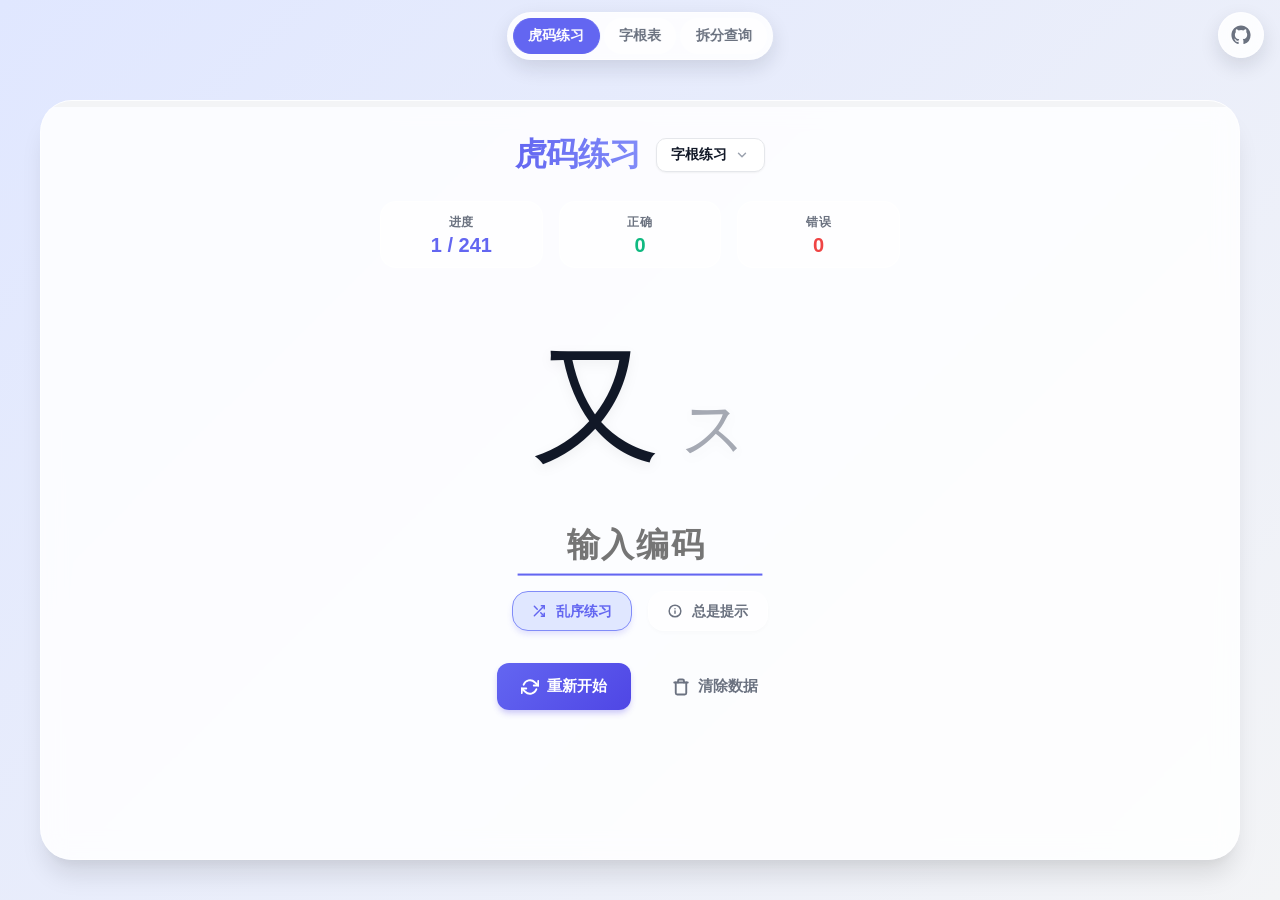
==== commit dfcb3c8c: "fix(practice): 键盘弹出时练习区固定浮到页面上部，移除依赖 visualViewport 的判断" ====
--- a/index.html
+++ b/index.html
@@ -1645,51 +1645,36 @@
       }
     });
 
-    // ---- 移动端键盘弹出：蒙层 + 练习区（字符区/输入框）整体浮于键盘上方 ----
+    // ---- 移动端键盘弹出：蒙层 + 练习区浮到页面上部，其余内容不动 ----
     const practiceStage = document.querySelector(".practice-stage");
     const docStyle = document.documentElement.style;
     const isMobile = window.matchMedia("(max-width: 640px)").matches;
     let stageTopInitial = 0;
 
-    function syncStage() {
-      const vv = window.visualViewport;
-      if (!vv) return;
-      const keyboardOpen = vv.height < window.innerHeight - 1;
-      const stageTop = keyboardOpen
-        ? vv.height - practiceStage.offsetHeight
-        : stageTopInitial;
-      docStyle.setProperty("--stage-top", stageTop + "px");
-    }
-
     inputField.addEventListener("focus", () => {
-      if (!isMobile || !("visualViewport" in window)) return;
+      if (!isMobile) return;
       const rect = practiceStage.getBoundingClientRect();
       stageTopInitial = rect.top;
       docStyle.setProperty("--stage-left", rect.left + "px");
       docStyle.setProperty("--stage-width", rect.width + "px");
-      const flowSpace =
+      docStyle.setProperty(
+        "--stage-flow-space",
         rect.height +
-        parseFloat(getComputedStyle(practiceStage).marginBottom);
-      docStyle.setProperty("--stage-flow-space", flowSpace + "px");
+          parseFloat(getComputedStyle(practiceStage).marginBottom) +
+          "px",
+      );
+      // 先停在原位，下一帧再滑到页面上部，配合 transition 实现平滑过渡
+      docStyle.setProperty("--stage-top", stageTopInitial + "px");
       document.body.classList.add("keyboard-open");
-      requestAnimationFrame(syncStage);
+      requestAnimationFrame(() => {
+        docStyle.setProperty("--stage-top", "76px");
+      });
     });
 
     inputField.addEventListener("blur", () => {
       if (!isMobile) return;
       document.body.classList.remove("keyboard-open");
     });
-
-    if ("visualViewport" in window) {
-      window.visualViewport.addEventListener("resize", () => {
-        if (
-          document.activeElement === inputField &&
-          document.body.classList.contains("keyboard-open")
-        ) {
-          syncStage();
-        }
-      });
-    }
 
     // 自定义下拉交互
     modeSelectTrigger.addEventListener("click", (e) => {
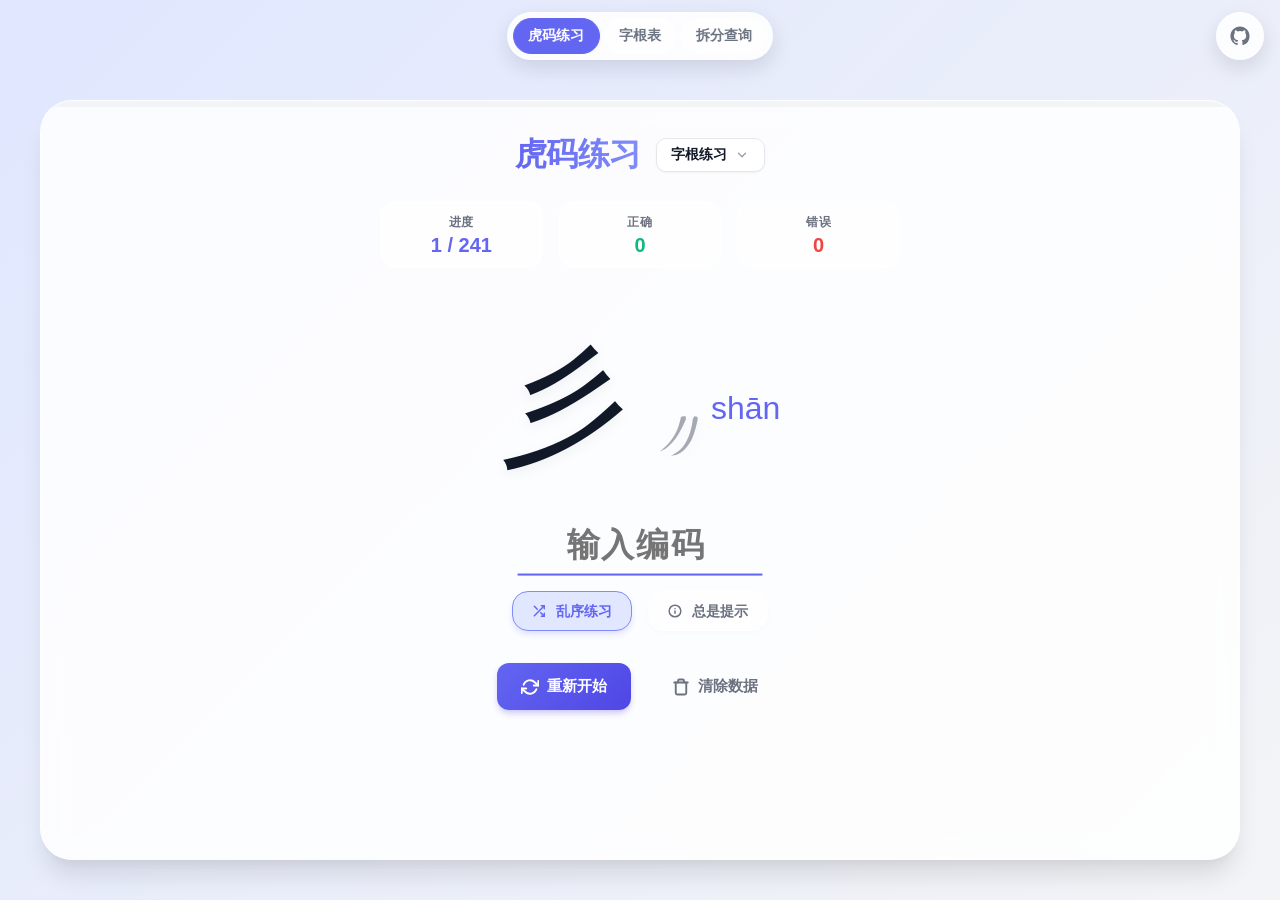
==== commit 5e1436e3: "feat(practice): 新增字根进阶练习模式并确保 gzip 输出跨平台稳定" ====
--- a/index.html
+++ b/index.html
@@ -851,6 +851,20 @@
                   <rect x="3" y="14" width="7" height="7"></rect>
                 </svg>
                 <span class="mode-select-option-label">字根练习</span>
+                <svg class="mode-select-option-check" viewBox="0 0 24 24" fill="none" stroke-width="3"
+                  stroke-linecap="round" stroke-linejoin="round">
+                  <polyline points="20 6 9 17 4 12"></polyline>
+                </svg>
+              </button>
+              <button type="button" class="mode-select-option" data-mode="radical_adv" role="option"
+                aria-selected="false">
+                <svg class="mode-select-option-icon" viewBox="0 0 24 24" fill="none" stroke-width="2.5"
+                  stroke-linecap="round" stroke-linejoin="round">
+                  <polygon points="12 2 2 7 12 12 22 7 12 2"></polygon>
+                  <polyline points="2 17 12 22 22 17"></polyline>
+                  <polyline points="2 12 12 17 22 12"></polyline>
+                </svg>
+                <span class="mode-select-option-label">字根进阶练习</span>
                 <svg class="mode-select-option-check" viewBox="0 0 24 24" fill="none" stroke-width="3"
                   stroke-linecap="round" stroke-linejoin="round">
                   <polyline points="20 6 9 17 4 12"></polyline>
@@ -975,7 +989,7 @@
           <input type="radio" name="clear-scope" value="all-sessions" />
           <span>所有模式进度</span>
         </span>
-        <span class="clear-option-desc">清除字根练习和单字练习的进度，保留设置</span>
+        <span class="clear-option-desc">清除字根练习、字根进阶练习和单字练习的进度，保留设置</span>
       </label>
       <label class="clear-option">
         <span class="clear-option-head">
@@ -1072,6 +1086,7 @@
     // 练习模式对应的数据文件
     const DATA_FILES = {
       radical: "data/虎码字根.txt",
+      radical_adv: "data/虎码字根进阶.txt",
       char: "data/单字编码.txt",
     };
 
@@ -1107,7 +1122,11 @@
     ];
 
     // ---- 自定义下拉（练习模式）----
-    const MODE_LABELS = {radical: "字根练习", char: "单字练习"};
+    const MODE_LABELS = {
+      radical: "字根练习",
+      radical_adv: "字根进阶练习",
+      char: "单字练习",
+    };
 
     function setModeSelectUI(mode) {
       modeSelectLabel.textContent = MODE_LABELS[mode] || mode;
@@ -1621,6 +1640,7 @@
       } else if (scope === "all-sessions") {
         // 清所有模式进度，保留设置
         await dbService.save("session:radical", null);
+        await dbService.save("session:radical_adv", null);
         await dbService.save("session:char", null);
         location.reload();
       } else {
--- a/base.css
+++ b/base.css
@@ -266,8 +266,8 @@
   display: flex;
   align-items: center;
   justify-content: center;
-  width: 46px;
-  height: 46px;
+  /* 与 nav 高度对齐：nav 内边距 0.3rem + nav-link 内边距 0.5rem */
+  padding: 0.8rem;
   border: var(--glass-border);
   border-radius: 999px;
   background: rgba(255, 255, 255, 0.86);
@@ -285,15 +285,16 @@
 }
 
 .github-link svg {
+  display: block;
   width: 20px;
   height: 20px;
 }
 
 @media (max-width: 640px) {
   .github-link {
-    width: 40px;
-    height: 40px;
     right: 10px;
+    /* 移动端 nav-link 内边距为 0.45rem */
+    padding: 0.75rem;
   }
 
   .github-link svg {
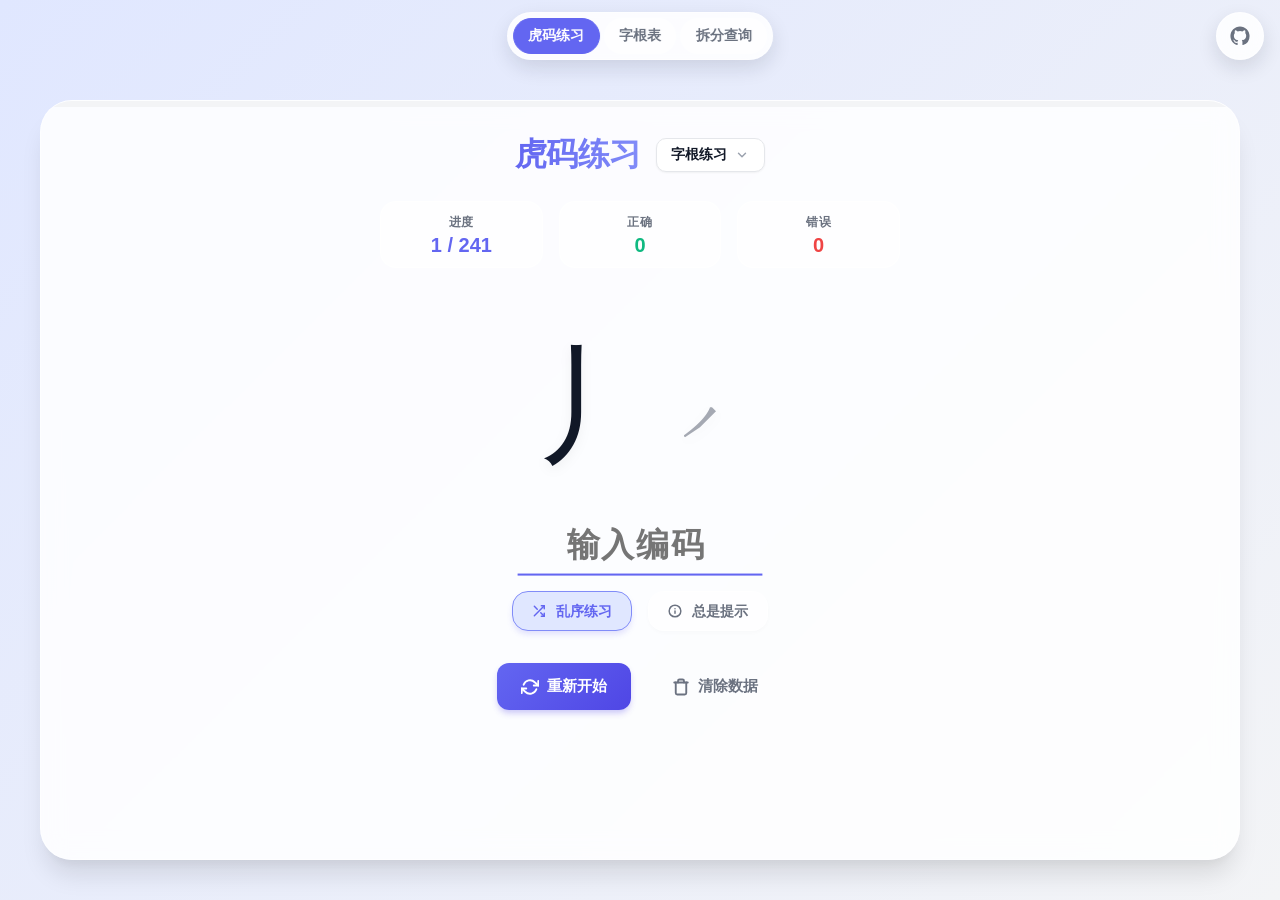
==== commit d79feef1: "fix(practice): 前中后练习优先使用单字编码简码，答错/提示显示编码与拆分字根" ====
--- a/index.html
+++ b/index.html
@@ -290,6 +290,28 @@
       font-family: "Inter", sans-serif;
       min-height: 2.5rem;
       /* Keep space even if empty */
+    }
+
+    /* 前中后练习：答错时显示 hu_cf 的编码与拆分字根 */
+    .root-answer {
+      min-height: 0;
+      text-align: center;
+      font-size: 1.3rem;
+      color: var(--primary-color);
+      font-weight: 600;
+    }
+
+    .root-answer:empty {
+      display: none;
+    }
+
+    .root-answer .root-answer-code {
+      font-family: "Monaco", "Consolas", monospace;
+      margin-right: 0.6rem;
+    }
+
+    .root-answer .root-answer-radicals {
+      font-family: "TumanPUA", "PF-Root", var(--font-cjk), serif;
     }
 
     .input-wrapper {
@@ -883,6 +905,59 @@
                   <polyline points="20 6 9 17 4 12"></polyline>
                 </svg>
               </button>
+              <button type="button" class="mode-select-option" data-mode="qian500" role="option"
+                aria-selected="false">
+                <svg class="mode-select-option-icon" viewBox="0 0 24 24" fill="none" stroke-width="2.5"
+                  stroke-linecap="round" stroke-linejoin="round">
+                  <polygon points="13 19 22 12 13 5 13 19"></polygon>
+                  <polygon points="2 19 11 12 2 5 2 19"></polygon>
+                </svg>
+                <span class="mode-select-option-label">前500练习</span>
+                <svg class="mode-select-option-check" viewBox="0 0 24 24" fill="none" stroke-width="3"
+                  stroke-linecap="round" stroke-linejoin="round">
+                  <polyline points="20 6 9 17 4 12"></polyline>
+                </svg>
+              </button>
+              <button type="button" class="mode-select-option" data-mode="zhong500" role="option"
+                aria-selected="false">
+                <svg class="mode-select-option-icon" viewBox="0 0 24 24" fill="none" stroke-width="2.5"
+                  stroke-linecap="round" stroke-linejoin="round">
+                  <circle cx="12" cy="12" r="10"></circle>
+                  <circle cx="12" cy="12" r="6"></circle>
+                  <circle cx="12" cy="12" r="2"></circle>
+                </svg>
+                <span class="mode-select-option-label">中500练习</span>
+                <svg class="mode-select-option-check" viewBox="0 0 24 24" fill="none" stroke-width="3"
+                  stroke-linecap="round" stroke-linejoin="round">
+                  <polyline points="20 6 9 17 4 12"></polyline>
+                </svg>
+              </button>
+              <button type="button" class="mode-select-option" data-mode="hou500" role="option"
+                aria-selected="false">
+                <svg class="mode-select-option-icon" viewBox="0 0 24 24" fill="none" stroke-width="2.5"
+                  stroke-linecap="round" stroke-linejoin="round">
+                  <polygon points="11 19 2 12 11 5 11 19"></polygon>
+                  <polygon points="22 19 13 12 22 5 22 19"></polygon>
+                </svg>
+                <span class="mode-select-option-label">后500练习</span>
+                <svg class="mode-select-option-check" viewBox="0 0 24 24" fill="none" stroke-width="3"
+                  stroke-linecap="round" stroke-linejoin="round">
+                  <polyline points="20 6 9 17 4 12"></polyline>
+                </svg>
+              </button>
+              <button type="button" class="mode-select-option" data-mode="qian1500" role="option"
+                aria-selected="false">
+                <svg class="mode-select-option-icon" viewBox="0 0 24 24" fill="none" stroke-width="2.5"
+                  stroke-linecap="round" stroke-linejoin="round">
+                  <polyline points="23 6 13.5 15.5 8.5 10.5 1 18"></polyline>
+                  <polyline points="17 6 23 6 23 12"></polyline>
+                </svg>
+                <span class="mode-select-option-label">前1500练习</span>
+                <svg class="mode-select-option-check" viewBox="0 0 24 24" fill="none" stroke-width="3"
+                  stroke-linecap="round" stroke-linejoin="round">
+                  <polyline points="20 6 9 17 4 12"></polyline>
+                </svg>
+              </button>
             </div>
           </div>
         </div>
@@ -907,6 +982,7 @@
           <div id="root-char" class="root-display"></div>
           <div id="root-pinyin" class="root-pinyin"></div>
         </div>
+        <div id="root-answer" class="root-answer"></div>
 
         <div class="input-wrapper">
           <input type="text" id="user-input" placeholder="输入编码" autocomplete="off" spellcheck="false" />
@@ -989,7 +1065,7 @@
           <input type="radio" name="clear-scope" value="all-sessions" />
           <span>所有模式进度</span>
         </span>
-        <span class="clear-option-desc">清除字根练习、字根进阶练习和单字练习的进度，保留设置</span>
+        <span class="clear-option-desc">清除字根练习、字根进阶练习、单字练习和前中后练习的进度，保留设置</span>
       </label>
       <label class="clear-option">
         <span class="clear-option-head">
@@ -1088,7 +1164,14 @@
       radical: "data/虎码字根.txt",
       radical_adv: "data/虎码字根进阶.txt",
       char: "data/单字编码.txt",
+      qian500: "data/03虎码前500.txt",
+      zhong500: "data/04虎码中500.txt",
+      hou500: "data/05虎码后500.txt",
+      qian1500: "data/06虎码前1500.txt",
     };
+
+    // 虎码前中后模式：数据只有中文，输入文字比对（不是编码），答错用 hu_cf 显示编码与拆分
+    const CHAR_MODES = new Set(["qian500", "zhong500", "hou500", "qian1500"]);
 
     let roots = [];
     let currentRoot = null;
@@ -1101,9 +1184,12 @@
     let totalRoots = 0;
     let hasErroredOnCurrent = false;
     let tempHint = false;
+    let answeredCurrent = false;
+    let advanceTimer = null;
 
     const rootDisplay = document.getElementById("root-char");
     const rootPinyinDisplay = document.getElementById("root-pinyin");
+    const rootAnswerEl = document.getElementById("root-answer");
     const inputField = document.getElementById("user-input");
     const hintDisplay = document.getElementById("hint-display");
     const correctCountEl = document.getElementById("correct-count");
@@ -1126,6 +1212,10 @@
       radical: "字根练习",
       radical_adv: "字根进阶练习",
       char: "单字练习",
+      qian500: "前500练习",
+      zhong500: "中500练习",
+      hou500: "后500练习",
+      qian1500: "前1500练习",
     };
 
     function setModeSelectUI(mode) {
@@ -1184,6 +1274,7 @@
       }
 
       rootPinyinDisplay.textContent = root.pinyin || "";
+      rootAnswerEl.textContent = "";
     }
 
     async function initApp() {
@@ -1249,6 +1340,7 @@
       autoHintCheckbox.checked = modeSettings
         ? !!modeSettings.autoHint
         : false;
+      inputField.placeholder = CHAR_MODES.has(mode) ? "输入文字" : "输入编码";
       autoHint = autoHintCheckbox.checked;
       showHint = autoHint;
       updateChipState(randomModeCheckbox);
@@ -1269,6 +1361,8 @@
       updateStats();
 
       if (currentRoot) {
+        answeredCurrent = false;
+        hasErroredOnCurrent = false;
         updateRootDisplayContent(currentRoot);
         rootDisplay.classList.remove("animate-pop"); // 恢复时不播放动画
         updateHint();
@@ -1293,15 +1387,104 @@
 
     async function loadData(mode) {
       const text = await fetchText(DATA_FILES[mode]);
-      parseData(text);
-    }
-
-    function parseData(text) {
+      parseData(text, mode);
+    }
+
+    // 虎码前中后模式：答错/提示时展示编码与拆分字根（懒加载缓存）
+    // 编码优先用 单字编码.txt，找不到再回退 hu_cf；拆分字根用 hu_cf
+    let huCfMap = null;
+    let huCfPromise = null;
+    let charCodeMap = null;
+    let charCodePromise = null;
+
+    function ensureHuCf() {
+      if (huCfMap) return Promise.resolve(huCfMap);
+      if (huCfPromise) return huCfPromise;
+      huCfPromise = fetchText("data/hu_cf.txt")
+        .then((text) => {
+          huCfMap = new Map();
+          text.split(/\r?\n/).forEach((line) => {
+            const m = line.match(/^(.+?)\t〔(.+?)&nbsp;·&nbsp;(.+?)〕$/);
+            if (m) {
+              huCfMap.set(m[1], {
+                radical: m[2].replace(/&nbsp;/g, " "),
+                code: m[3].replace(/&nbsp;/g, " "),
+              });
+            }
+          });
+          return huCfMap;
+        })
+        .catch((err) => {
+          huCfPromise = null;
+          throw err;
+        });
+      return huCfPromise;
+    }
+
+    // 单字编码：字\t编码（编码末尾的 _/数字可忽略），优先作为答案编码
+    function ensureCharCodes() {
+      if (charCodeMap) return Promise.resolve(charCodeMap);
+      if (charCodePromise) return charCodePromise;
+      charCodePromise = fetchText("data/单字编码.txt")
+        .then((text) => {
+          // 文件前面是简码主表，后面附全码重复条目；保留第一条（简码）即可
+          text = text.replace(/^\uFEFF/, "");
+          charCodeMap = new Map();
+          text.split(/\r?\n/).forEach((line) => {
+            const [char, code] = line.split("\t");
+            if (char && code && !charCodeMap.has(char)) {
+              charCodeMap.set(char, code);
+            }
+          });
+          return charCodeMap;
+        })
+        .catch((err) => {
+          charCodePromise = null;
+          throw err;
+        });
+      return charCodePromise;
+    }
+
+    function showHuCfAnswer(char) {
+      rootAnswerEl.innerHTML = "";
+      Promise.all([ensureHuCf(), ensureCharCodes()])
+        .then(([huMap, codeMap]) => {
+          const huInfo = huMap.get(char);
+          // 编码优先取单字编码，其次 hu_cf；拆分字根取 hu_cf
+          const code = (codeMap.get(char) || (huInfo && huInfo.code) || "");
+          const radical = huInfo && huInfo.radical;
+          if (code || radical) {
+            const codeSpan = document.createElement("span");
+            codeSpan.className = "root-answer-code";
+            codeSpan.textContent = code;
+            const radSpan = document.createElement("span");
+            radSpan.className = "root-answer-radicals";
+            radSpan.textContent = radical || "";
+            rootAnswerEl.appendChild(codeSpan);
+            rootAnswerEl.appendChild(radSpan);
+          } else {
+            rootAnswerEl.textContent = "未找到拆分";
+          }
+        })
+        .catch(() => {
+          rootAnswerEl.textContent = "拆分数据加载失败";
+        });
+    }
+
+    function parseData(text, mode) {
       const lines = text.split("\n");
       const newRoots = [];
+      const isCharMode = CHAR_MODES.has(mode);
 
       lines.forEach((line) => {
-        const parts = line.trim().split(/\s+/);
+        const trimmed = line.trim();
+        if (!trimmed) return;
+        if (isCharMode) {
+          // 虎码前中后：数据只有中文，code 占位为字本身
+          newRoots.push({char: trimmed, code: trimmed, pinyin: undefined});
+          return;
+        }
+        const parts = trimmed.split(/\s+/);
         if (parts.length >= 2) {
           let code, char, pinyin;
           const lastPart = parts[parts.length - 1];
@@ -1442,6 +1625,7 @@
 
       currentRoot = practiceQueue.pop();
       hasErroredOnCurrent = false;
+      answeredCurrent = false;
       tempHint = false;
 
       // Animation
@@ -1467,6 +1651,48 @@
       if (!currentRoot) return;
 
       resetInputState();
+
+      // 虎码前中后模式：输入中文文字比对（不是编码），答错显示该字的编码（优先单字编码）与拆分字根
+      if (CHAR_MODES.has(currentMode)) {
+        if (input === currentRoot.char) {
+          // compositionend 与随后的 input 事件都会触发，answeredCurrent 防止重复判定
+          if (!answeredCurrent) {
+            if (!hasErroredOnCurrent) stats.correct++;
+            answeredCurrent = true;
+          }
+          inputField.classList.add("success");
+          clearTimeout(advanceTimer);
+          advanceTimer = setTimeout(() => {
+            inputField.value = "";
+            inputField.classList.remove("success");
+            rootAnswerEl.textContent = "";
+            nextRoot();
+            updateStats();
+          }, 150);
+        } else if (input.length > 0) {
+          if (!answeredCurrent) {
+            stats.wrong++;
+            hasErroredOnCurrent = true;
+            answeredCurrent = true;
+
+            const isRecorded = wrongRoots.some(
+              (r) =>
+                r.code === currentRoot.code && r.char === currentRoot.char,
+            );
+            if (!isRecorded) wrongRoots.push(currentRoot);
+
+            updateStats();
+            saveSession();
+          }
+          inputField.classList.add("error");
+          inputField.value = "";
+          showHuCfAnswer(currentRoot.char);
+          setTimeout(() => {
+            inputField.classList.remove("error");
+          }, 400);
+        }
+        return;
+      }
 
       // 去掉编码末尾的可忽略后缀："_"（补码占位）与末尾数字（单字编码：全码4码，不足补 _，末尾数字可忽略）
       function stripOptionalSuffix(code) {
@@ -1589,6 +1815,19 @@
     function updateHint() {
       const hintDisplay = document.getElementById("input-hint");
       const userInput = document.getElementById("user-input");
+
+      // 虎码前中后模式：提示展示该字编码（优先单字编码）与拆分字根，而非输入框内提示
+      if (CHAR_MODES.has(currentMode)) {
+        if ((showHint || tempHint) && currentRoot) {
+          showHuCfAnswer(currentRoot.char);
+        } else {
+          rootAnswerEl.textContent = "";
+        }
+        hintDisplay.classList.remove("visible");
+        userInput.classList.remove("hide-placeholder");
+        userInput.classList.remove("transparent-text");
+        return;
+      }
 
       if ((showHint || tempHint) && currentRoot) {
         hintDisplay.textContent = currentRoot.code;
@@ -1639,9 +1878,11 @@
         showToast("已清除当前模式进度");
       } else if (scope === "all-sessions") {
         // 清所有模式进度，保留设置
-        await dbService.save("session:radical", null);
-        await dbService.save("session:radical_adv", null);
-        await dbService.save("session:char", null);
+        await Promise.all(
+          Object.keys(DATA_FILES).map((key) =>
+            dbService.save(`session:${key}`, null),
+          ),
+        );
         location.reload();
       } else {
         // 全部数据（进度 + 设置）
@@ -1656,7 +1897,19 @@
       if (e.target === clearModal) closeClearModal();
     });
 
-    inputField.addEventListener("input", checkInput);
+    // 中文输入法组合中不触发判定，组合结束再比对（仅前中后模式输入文字）
+    let isComposing = false;
+    inputField.addEventListener("compositionstart", () => {
+      isComposing = true;
+    });
+    inputField.addEventListener("compositionend", () => {
+      isComposing = false;
+      checkInput();
+    });
+    inputField.addEventListener("input", () => {
+      if (CHAR_MODES.has(currentMode) && isComposing) return;
+      checkInput();
+    });
 
     inputField.addEventListener("keydown", (e) => {
       if (e.key === " " && inputField.value === "") {
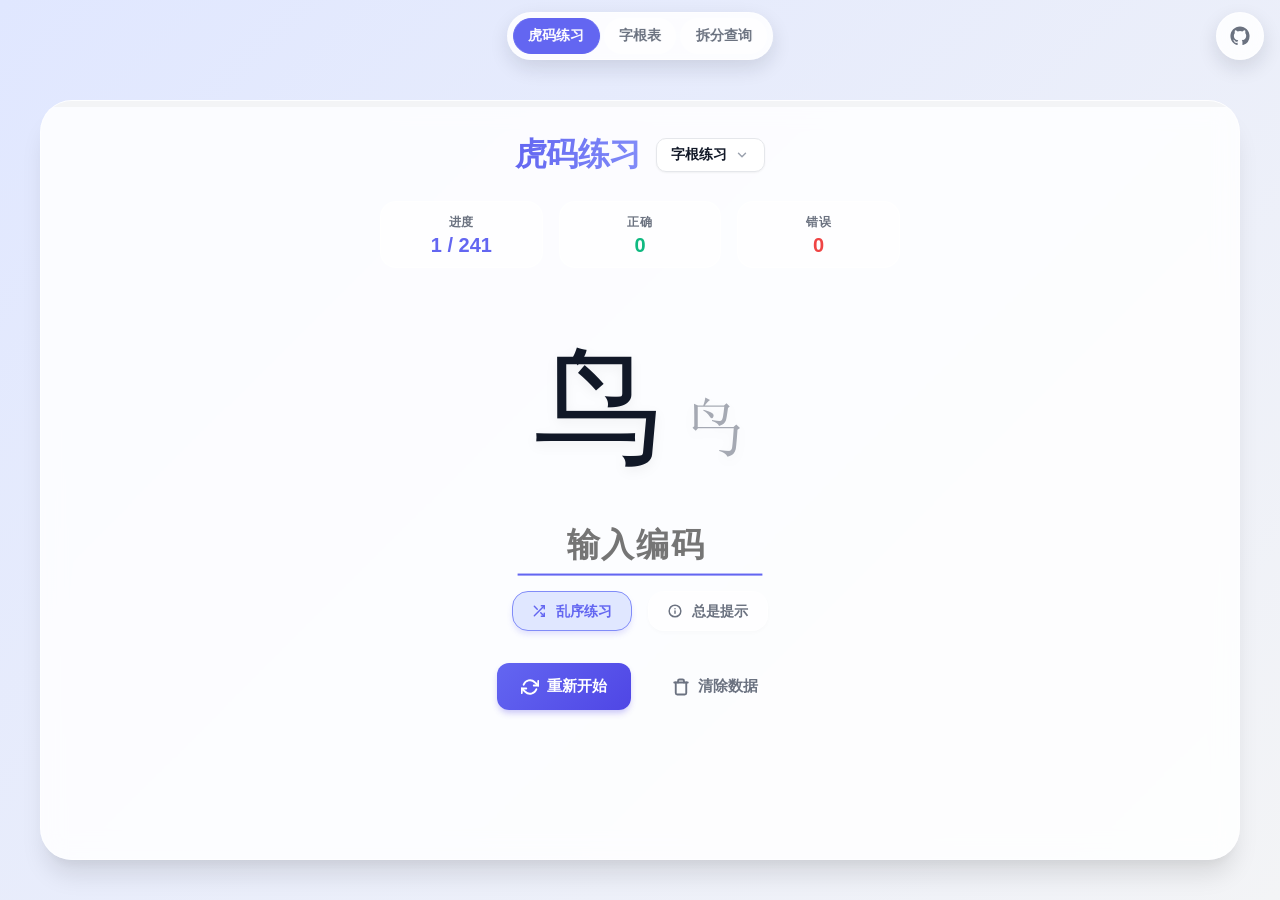
==== commit 6ce1d7b5: "refactor(practice): 前中后练习共用虎码前1500.txt 按区间截取，移除重复简码" ====
--- a/index.html
+++ b/index.html
@@ -1164,14 +1164,21 @@
       radical: "data/虎码字根.txt",
       radical_adv: "data/虎码字根进阶.txt",
       char: "data/单字编码.txt",
-      qian500: "data/03虎码前500.txt",
-      zhong500: "data/04虎码中500.txt",
-      hou500: "data/05虎码后500.txt",
-      qian1500: "data/06虎码前1500.txt",
+      qian500: "data/虎码前1500.txt",
+      zhong500: "data/虎码前1500.txt",
+      hou500: "data/虎码前1500.txt",
+      qian1500: "data/虎码前1500.txt",
     };
 
-    // 虎码前中后模式：数据只有中文，输入文字比对（不是编码），答错用 hu_cf 显示编码与拆分
+    // 虎码前中后模式：数据每行为 字\t编码\t拆分字根，输入文字比对（不是编码），答错显示行内编码与拆分
     const CHAR_MODES = new Set(["qian500", "zhong500", "hou500", "qian1500"]);
+    // 各模式从 虎码前1500.txt 截取的区间（行号，含头不含尾）
+    const CHAR_MODE_RANGES = {
+      qian500: [0, 500],
+      zhong500: [500, 1000],
+      hou500: [1000, 1500],
+      qian1500: [0, 1500],
+    };
 
     let roots = [];
     let currentRoot = null;
@@ -1390,98 +1397,40 @@
       parseData(text, mode);
     }
 
-    // 虎码前中后模式：答错/提示时展示编码与拆分字根（懒加载缓存）
-    // 编码优先用 单字编码.txt，找不到再回退 hu_cf；拆分字根用 hu_cf
-    let huCfMap = null;
-    let huCfPromise = null;
-    let charCodeMap = null;
-    let charCodePromise = null;
-
-    function ensureHuCf() {
-      if (huCfMap) return Promise.resolve(huCfMap);
-      if (huCfPromise) return huCfPromise;
-      huCfPromise = fetchText("data/hu_cf.txt")
-        .then((text) => {
-          huCfMap = new Map();
-          text.split(/\r?\n/).forEach((line) => {
-            const m = line.match(/^(.+?)\t〔(.+?)&nbsp;·&nbsp;(.+?)〕$/);
-            if (m) {
-              huCfMap.set(m[1], {
-                radical: m[2].replace(/&nbsp;/g, " "),
-                code: m[3].replace(/&nbsp;/g, " "),
-              });
-            }
-          });
-          return huCfMap;
-        })
-        .catch((err) => {
-          huCfPromise = null;
-          throw err;
-        });
-      return huCfPromise;
-    }
-
-    // 单字编码：字\t编码（编码末尾的 _/数字可忽略），优先作为答案编码
-    function ensureCharCodes() {
-      if (charCodeMap) return Promise.resolve(charCodeMap);
-      if (charCodePromise) return charCodePromise;
-      charCodePromise = fetchText("data/单字编码.txt")
-        .then((text) => {
-          // 文件前面是简码主表，后面附全码重复条目；保留第一条（简码）即可
-          text = text.replace(/^\uFEFF/, "");
-          charCodeMap = new Map();
-          text.split(/\r?\n/).forEach((line) => {
-            const [char, code] = line.split("\t");
-            if (char && code && !charCodeMap.has(char)) {
-              charCodeMap.set(char, code);
-            }
-          });
-          return charCodeMap;
-        })
-        .catch((err) => {
-          charCodePromise = null;
-          throw err;
-        });
-      return charCodePromise;
-    }
-
-    function showHuCfAnswer(char) {
-      rootAnswerEl.innerHTML = "";
-      Promise.all([ensureHuCf(), ensureCharCodes()])
-        .then(([huMap, codeMap]) => {
-          const huInfo = huMap.get(char);
-          // 编码优先取单字编码，其次 hu_cf；拆分字根取 hu_cf
-          const code = (codeMap.get(char) || (huInfo && huInfo.code) || "");
-          const radical = huInfo && huInfo.radical;
-          if (code || radical) {
-            const codeSpan = document.createElement("span");
-            codeSpan.className = "root-answer-code";
-            codeSpan.textContent = code;
-            const radSpan = document.createElement("span");
-            radSpan.className = "root-answer-radicals";
-            radSpan.textContent = radical || "";
-            rootAnswerEl.appendChild(codeSpan);
-            rootAnswerEl.appendChild(radSpan);
-          } else {
-            rootAnswerEl.textContent = "未找到拆分";
-          }
-        })
-        .catch(() => {
-          rootAnswerEl.textContent = "拆分数据加载失败";
-        });
+    // 虎码前中后：行内已含编码与拆分字根，答错/提示直接展示
+    function showHuCfAnswer(root) {
+      if (root && (root.code || root.radical)) {
+        rootAnswerEl.innerHTML = "";
+        const codeSpan = document.createElement("span");
+        codeSpan.className = "root-answer-code";
+        codeSpan.textContent = root.code || "";
+        const radSpan = document.createElement("span");
+        radSpan.className = "root-answer-radicals";
+        radSpan.textContent = root.radical || "";
+        rootAnswerEl.appendChild(codeSpan);
+        rootAnswerEl.appendChild(radSpan);
+      } else {
+        rootAnswerEl.textContent = "未找到拆分";
+      }
     }
 
     function parseData(text, mode) {
       const lines = text.split("\n");
       const newRoots = [];
       const isCharMode = CHAR_MODES.has(mode);
-
-      lines.forEach((line) => {
+      // 虎码前中后：四个模式共用 虎码前1500.txt，按区间截取
+      const range = isCharMode ? CHAR_MODE_RANGES[mode] : null;
+
+      lines.forEach((line, idx) => {
         const trimmed = line.trim();
         if (!trimmed) return;
         if (isCharMode) {
-          // 虎码前中后：数据只有中文，code 占位为字本身
-          newRoots.push({char: trimmed, code: trimmed, pinyin: undefined});
+          // 虎码前中后：字\t编码\t拆分字根，只取区间内的行
+          if (range && (idx < range[0] || idx >= range[1])) return;
+          const [char, code, radical] = trimmed.split("\t");
+          if (char) {
+            newRoots.push({char, code: code || "", radical: radical || "", pinyin: undefined});
+          }
           return;
         }
         const parts = trimmed.split(/\s+/);
@@ -1686,7 +1635,7 @@
           }
           inputField.classList.add("error");
           inputField.value = "";
-          showHuCfAnswer(currentRoot.char);
+          showHuCfAnswer(currentRoot);
           setTimeout(() => {
             inputField.classList.remove("error");
           }, 400);
@@ -1816,10 +1765,10 @@
       const hintDisplay = document.getElementById("input-hint");
       const userInput = document.getElementById("user-input");
 
-      // 虎码前中后模式：提示展示该字编码（优先单字编码）与拆分字根，而非输入框内提示
+      // 虎码前中后模式：提示展示行内编码与拆分字根，而非输入框内提示
       if (CHAR_MODES.has(currentMode)) {
         if ((showHint || tempHint) && currentRoot) {
-          showHuCfAnswer(currentRoot.char);
+          showHuCfAnswer(currentRoot);
         } else {
           rootAnswerEl.textContent = "";
         }
